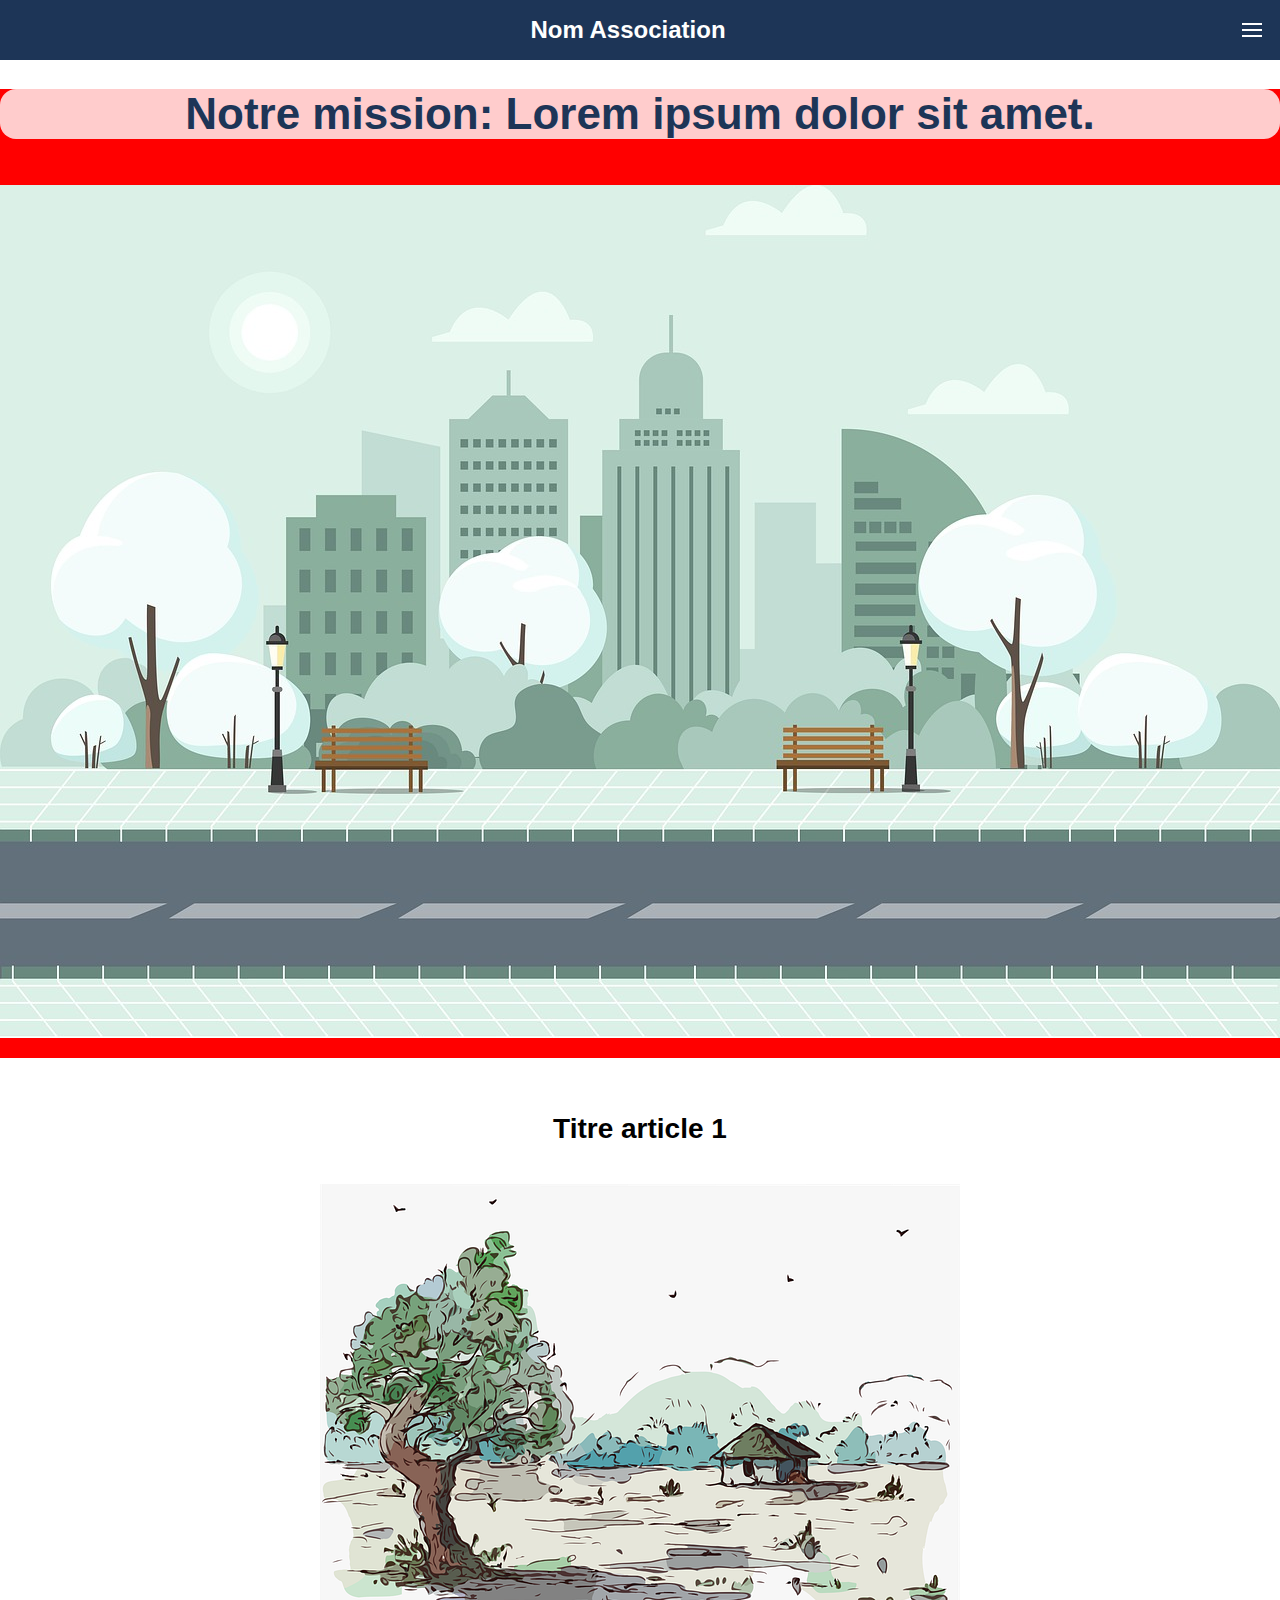
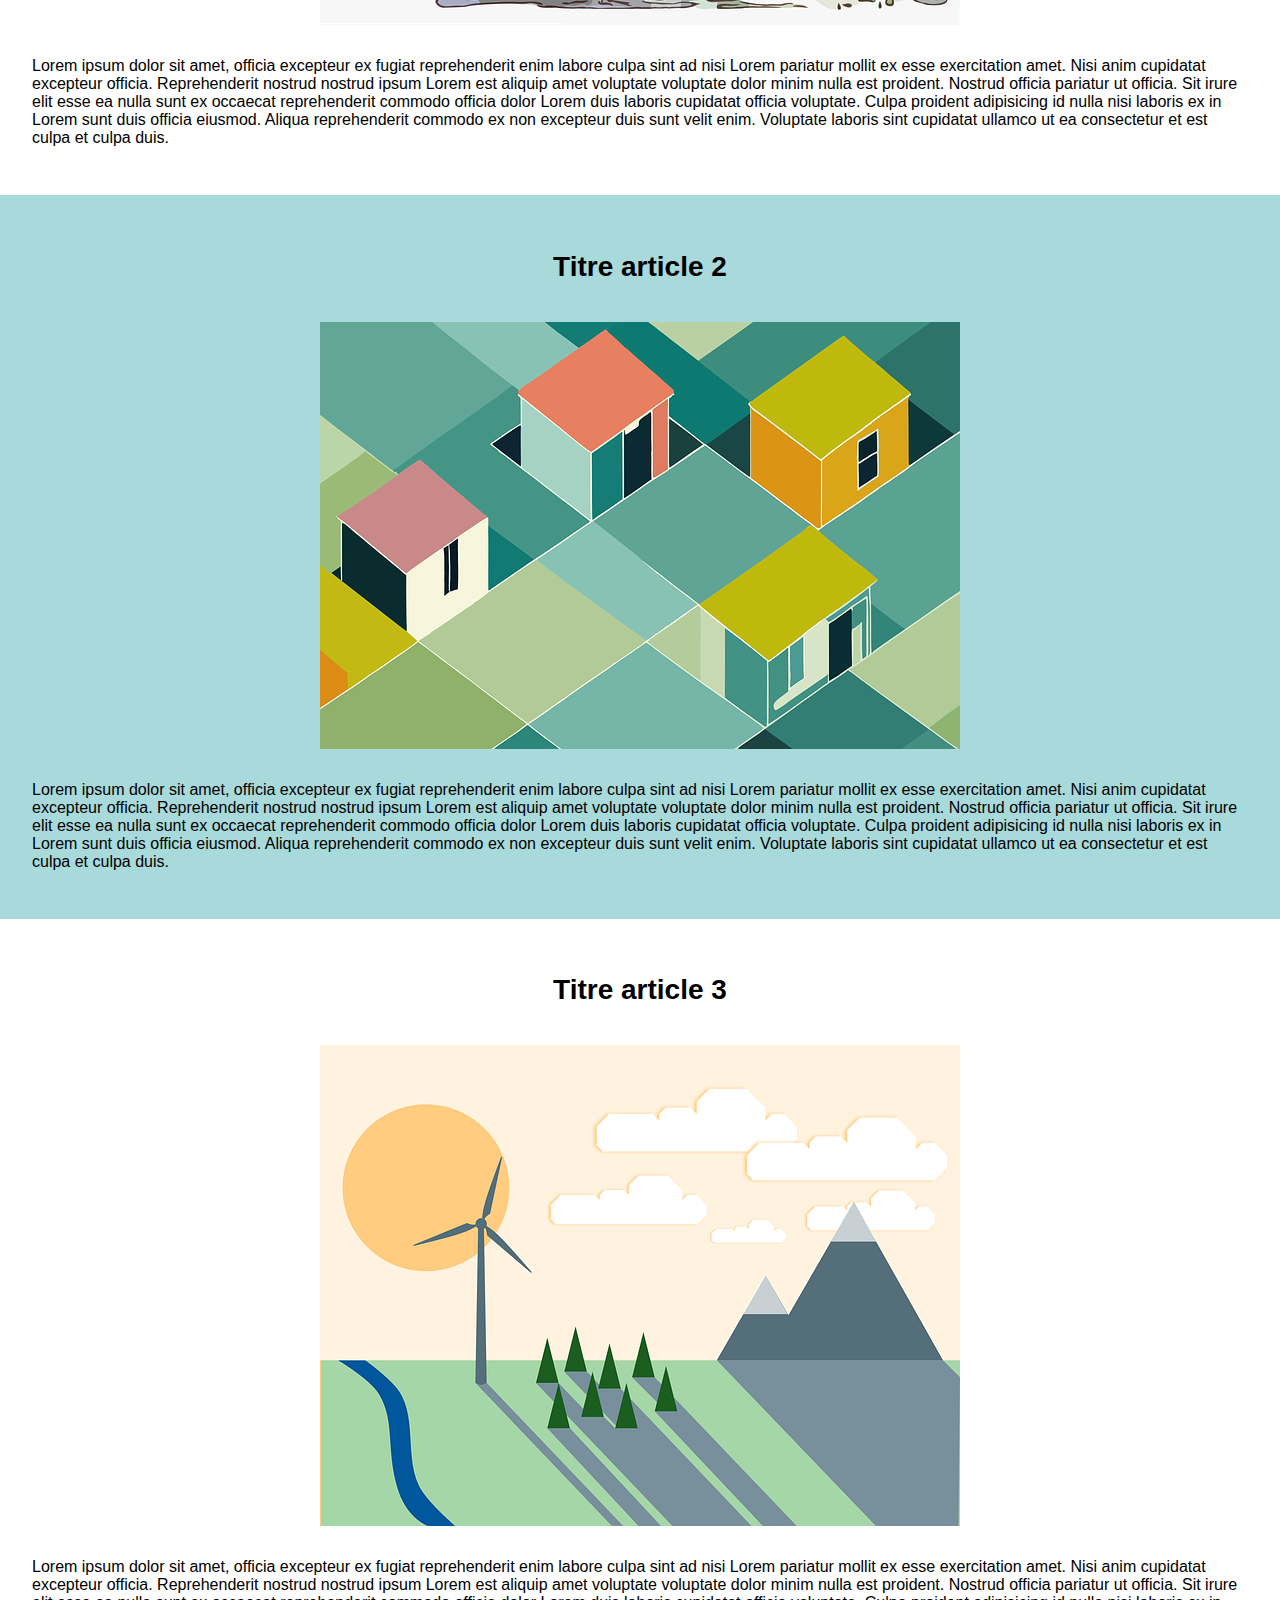
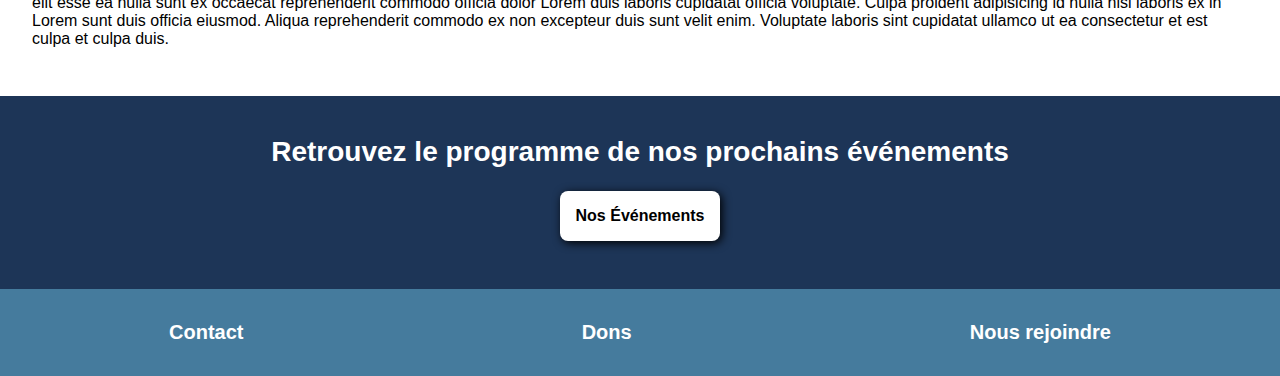
==== pages/index.html @ 1e940de7 "refactor(styles): regroup common elements in global file" ====
<!DOCTYPE html>
<html lang="fr">
  <head>
    <title>Nom association: Lorem ipsum dolor sit amet.</title>
    <meta charset="UTF-8" />
    <meta name="viewport" content="width=device-width, initial-scale=1" />
    <meta
      name="description"
      content="description mission association: Lorem ipsum dolor sit amet, qui minim labore adipisicing minim sint cillum sint consectetur cupidatat."
    />
    <link href="../styles/global.css" rel="stylesheet" />
    <link href="../styles/index.css" rel="stylesheet" />
  </head>
  <body>
    <header>
      <nav class="navbar">
        <a href="index.html" class="menu-logo">Nom Association</a>
        <img alt="menu" src="../public/icons8-menu.svg" />
      </nav>
      <ul class="menu-content">
        <li>
          <a href="a-propos.html" class="menu-link">À propos</a>
        </li>
        <li>
          <a href="articles.html" class="menu-link">Articles</a>
        </li>
        <li>
          <a href="nos-engages.html" class="menu-link">Nos engagés</a>
        </li>
        <li>
          <a href="evenements.html" class="menu-link">Évenements</a>
        </li>
        <li>
          <a href="contact.html" class="menu-link">Contact</a>
        </li>
      </ul>
    </header>
    <main>
      <div class="hero">
        <h1 class="hero-title">Notre mission: Lorem ipsum dolor sit amet.</h1>
        <img
          src="../public/city-gbceb59cae_1280.jpg"
          alt="city illustration"
          class="article-image"
        />
      </div>
      <article class="article">
        <h2>Titre article 1</h2>
        <img
          src="../public/hut-g95c8c413b_640.png"
          alt="nature painting"
          class="article-image"
        />
        <p>
          Lorem ipsum dolor sit amet, officia excepteur ex fugiat reprehenderit
          enim labore culpa sint ad nisi Lorem pariatur mollit ex esse
          exercitation amet. Nisi anim cupidatat excepteur officia.
          Reprehenderit nostrud nostrud ipsum Lorem est aliquip amet voluptate
          voluptate dolor minim nulla est proident. Nostrud officia pariatur ut
          officia. Sit irure elit esse ea nulla sunt ex occaecat reprehenderit
          commodo officia dolor Lorem duis laboris cupidatat officia voluptate.
          Culpa proident adipisicing id nulla nisi laboris ex in Lorem sunt duis
          officia eiusmod. Aliqua reprehenderit commodo ex non excepteur duis
          sunt velit enim. Voluptate laboris sint cupidatat ullamco ut ea
          consectetur et est culpa et culpa duis.
        </p>
      </article>
      <article class="article article-odd">
        <h2>Titre article 2</h2>
        <img
          src="../public/house-g46f1d85dd_640.png"
          alt="houses grid illustration"
          class="article-image"
        />
        <p>
          Lorem ipsum dolor sit amet, officia excepteur ex fugiat reprehenderit
          enim labore culpa sint ad nisi Lorem pariatur mollit ex esse
          exercitation amet. Nisi anim cupidatat excepteur officia.
          Reprehenderit nostrud nostrud ipsum Lorem est aliquip amet voluptate
          voluptate dolor minim nulla est proident. Nostrud officia pariatur ut
          officia. Sit irure elit esse ea nulla sunt ex occaecat reprehenderit
          commodo officia dolor Lorem duis laboris cupidatat officia voluptate.
          Culpa proident adipisicing id nulla nisi laboris ex in Lorem sunt duis
          officia eiusmod. Aliqua reprehenderit commodo ex non excepteur duis
          sunt velit enim. Voluptate laboris sint cupidatat ullamco ut ea
          consectetur et est culpa et culpa duis.
        </p>
      </article>
      <article class="article">
        <h2>Titre article 3</h2>
        <img
          src="../public/wind-gf8442b9fc_640.png"
          alt="wind turbine illustration"
          class="article-image"
        />
        <p>
          Lorem ipsum dolor sit amet, officia excepteur ex fugiat reprehenderit
          enim labore culpa sint ad nisi Lorem pariatur mollit ex esse
          exercitation amet. Nisi anim cupidatat excepteur officia.
          Reprehenderit nostrud nostrud ipsum Lorem est aliquip amet voluptate
          voluptate dolor minim nulla est proident. Nostrud officia pariatur ut
          officia. Sit irure elit esse ea nulla sunt ex occaecat reprehenderit
          commodo officia dolor Lorem duis laboris cupidatat officia voluptate.
          Culpa proident adipisicing id nulla nisi laboris ex in Lorem sunt duis
          officia eiusmod. Aliqua reprehenderit commodo ex non excepteur duis
          sunt velit enim. Voluptate laboris sint cupidatat ullamco ut ea
          consectetur et est culpa et culpa duis.
        </p>
      </article>
      <aside class="aside-banner">
        <h2>Retrouvez le programme de nos prochains événements</h2>
        <a href="evenements.html" class="events-link">Nos Événements</a>
      </aside>
    </main>
    <footer>
      <ul class="footer-list">
        <li><a href="contact.html" class="menu-link">Contact</a></li>
        <li><a href="dons.html" class="menu-link">Dons</a></li>
        <li>
          <a href="nous-rejoindre.html" class="menu-link">Nous rejoindre</a>
        </li>
      </ul>
    </footer>
  </body>
</html>
---- styles/global.css ----
html,
body {
  margin: 0;
  font-family: "Gill Sans", "Gill Sans MT", Calibri, "Trebuchet MS", sans-serif;
}

h1 {
  font-size: 44px;
}

h2 {
  font-size: 28px;
}

h3 {
  font-size: 20px;
}

/* NAVBAR */

.navbar {
  background-color: #1d3557;
  display: flex;
  justify-content: space-between;
  align-items: center;
  padding: 1rem;
  cursor: pointer;
}

.menu-logo {
  margin: auto;
  text-decoration: none;
  color: white;
  font-weight: bold;
  font-size: 24px;
}

.menu-content {
  list-style: none;
  display: flex;
  flex-direction: column;
  justify-content: center;
  align-items: center;
  padding-left: 0;
  padding-top: 3rem;
  padding-bottom: 3rem;
  margin: 0;
  gap: 2rem;
  background-color: #457b9d;
  display: none;
}

.menu-link {
  text-decoration: none;
  color: white;
  font-size: 20px;
  font-weight: bold;
}

/* FOOTER */

.footer-list {
  background-color: #457b9d;
  margin: 0;
  padding-left: 0;
  padding-top: 2rem;
  padding-bottom: 2rem;
  list-style: none;
  display: flex;
  justify-content: space-around;
}
---- styles/index.css ----
.hero-title {
  text-align: center;
  background-color: rgba(255, 255, 255, 0.8);
  color: #1d3557;
  height: fit-content;
  border-radius: 16px;
}

@media screen and (min-width: 481px) {
  .hero {
    background-color: red;
  }
}

@media screen and (min-width: 769px) {
}

@media screen and (min-width: 1201px) {
}

.articles-container {
  margin: 2rem;
}

.article {
  padding: 2rem;
  display: flex;
  flex-direction: column;
  align-items: center;
}

.article-odd {
  background-color: #a8dadc;
}

.article-image {
  max-width: 100%;
  margin-top: 1rem;
  margin-bottom: 1rem;
}

.aside-banner {
  background-color: #1d3557;
  display: flex;
  flex-direction: column;
  align-items: center;
  text-align: center;
  padding-top: 1rem;
  padding-bottom: 3rem;
  color: white;
}

.events-link {
  background-color: white;
  padding: 1rem;
  border-radius: 8px;
  color: black;
  text-decoration: none;
  font-weight: bold;
  box-shadow: 2px 2px 10px black;
}
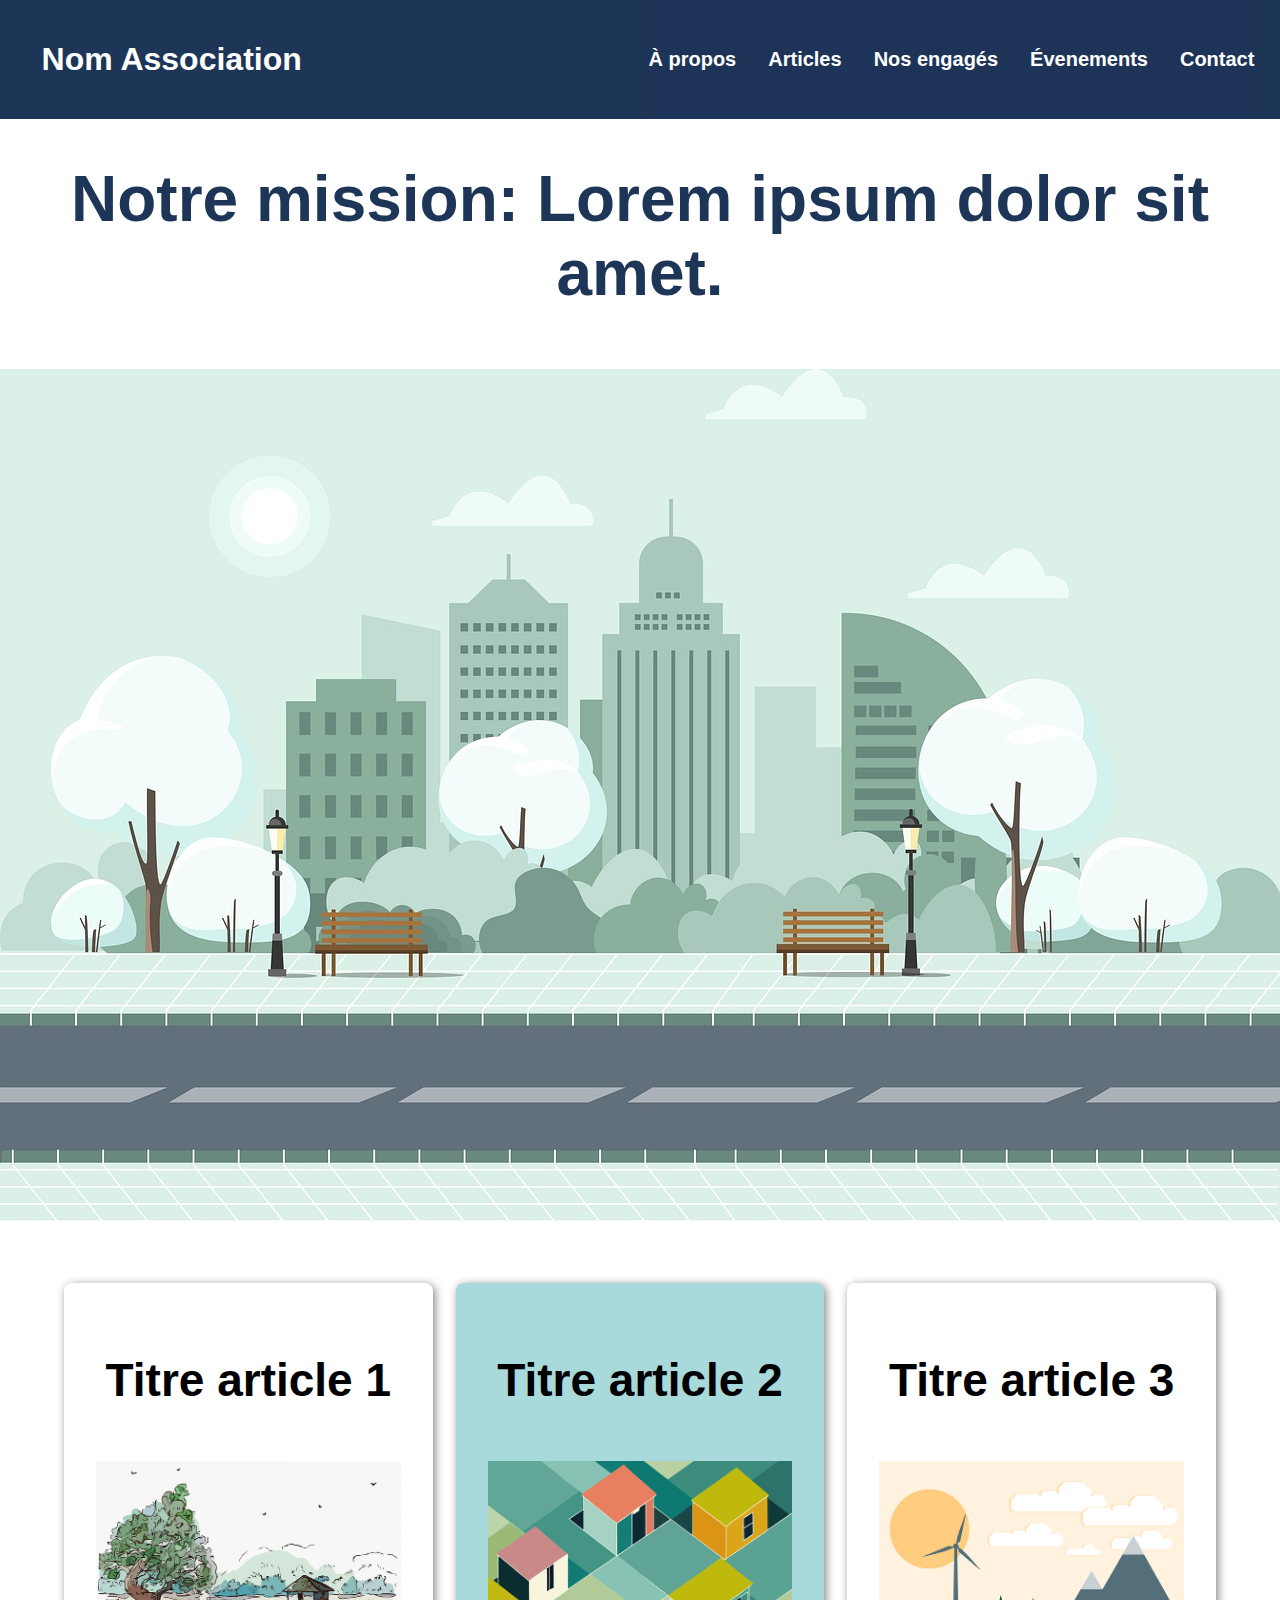
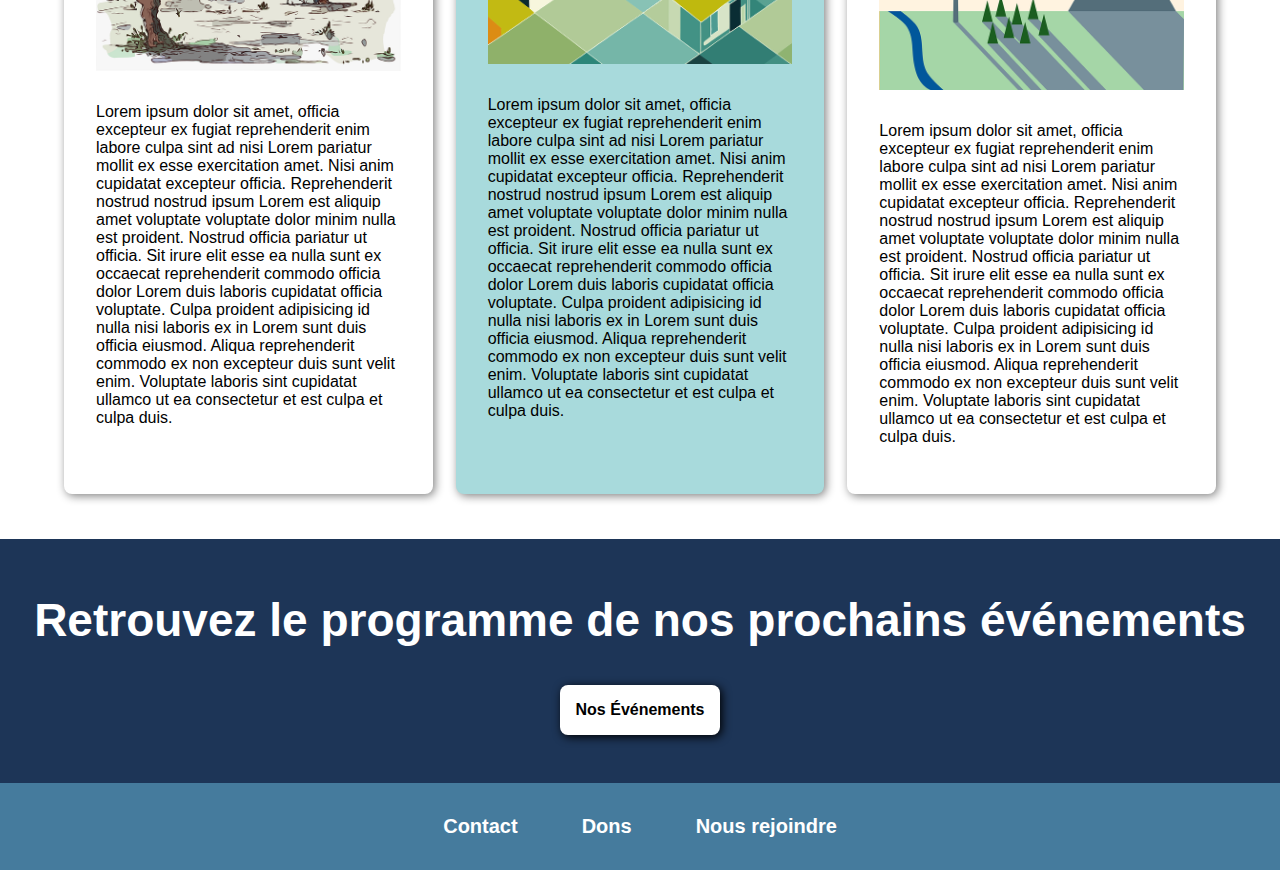
==== commit cb443a5d: "feat(index): add higher resolutions responsiveness" ====
--- a/pages/index.html
+++ b/pages/index.html
@@ -13,27 +13,33 @@
   </head>
   <body>
     <header>
-      <nav class="navbar">
-        <a href="index.html" class="menu-logo">Nom Association</a>
-        <img alt="menu" src="../public/icons8-menu.svg" />
-      </nav>
-      <ul class="menu-content">
-        <li>
-          <a href="a-propos.html" class="menu-link">À propos</a>
-        </li>
-        <li>
-          <a href="articles.html" class="menu-link">Articles</a>
-        </li>
-        <li>
-          <a href="nos-engages.html" class="menu-link">Nos engagés</a>
-        </li>
-        <li>
-          <a href="evenements.html" class="menu-link">Évenements</a>
-        </li>
-        <li>
-          <a href="contact.html" class="menu-link">Contact</a>
-        </li>
-      </ul>
+      <div class="menu-container">
+        <nav class="navbar">
+          <a href="index.html" class="menu-logo">Nom Association</a>
+          <img
+            alt="menu"
+            src="../public/icons8-menu.svg"
+            class="menu-hamburger"
+          />
+        </nav>
+        <ul class="menu-content">
+          <li>
+            <a href="a-propos.html" class="menu-link">À propos</a>
+          </li>
+          <li>
+            <a href="articles.html" class="menu-link">Articles</a>
+          </li>
+          <li>
+            <a href="nos-engages.html" class="menu-link">Nos engagés</a>
+          </li>
+          <li>
+            <a href="evenements.html" class="menu-link">Évenements</a>
+          </li>
+          <li>
+            <a href="contact.html" class="menu-link">Contact</a>
+          </li>
+        </ul>
+      </div>
     </header>
     <main>
       <div class="hero">
@@ -44,69 +50,71 @@
           class="article-image"
         />
       </div>
-      <article class="article">
-        <h2>Titre article 1</h2>
-        <img
-          src="../public/hut-g95c8c413b_640.png"
-          alt="nature painting"
-          class="article-image"
-        />
-        <p>
-          Lorem ipsum dolor sit amet, officia excepteur ex fugiat reprehenderit
-          enim labore culpa sint ad nisi Lorem pariatur mollit ex esse
-          exercitation amet. Nisi anim cupidatat excepteur officia.
-          Reprehenderit nostrud nostrud ipsum Lorem est aliquip amet voluptate
-          voluptate dolor minim nulla est proident. Nostrud officia pariatur ut
-          officia. Sit irure elit esse ea nulla sunt ex occaecat reprehenderit
-          commodo officia dolor Lorem duis laboris cupidatat officia voluptate.
-          Culpa proident adipisicing id nulla nisi laboris ex in Lorem sunt duis
-          officia eiusmod. Aliqua reprehenderit commodo ex non excepteur duis
-          sunt velit enim. Voluptate laboris sint cupidatat ullamco ut ea
-          consectetur et est culpa et culpa duis.
-        </p>
-      </article>
-      <article class="article article-odd">
-        <h2>Titre article 2</h2>
-        <img
-          src="../public/house-g46f1d85dd_640.png"
-          alt="houses grid illustration"
-          class="article-image"
-        />
-        <p>
-          Lorem ipsum dolor sit amet, officia excepteur ex fugiat reprehenderit
-          enim labore culpa sint ad nisi Lorem pariatur mollit ex esse
-          exercitation amet. Nisi anim cupidatat excepteur officia.
-          Reprehenderit nostrud nostrud ipsum Lorem est aliquip amet voluptate
-          voluptate dolor minim nulla est proident. Nostrud officia pariatur ut
-          officia. Sit irure elit esse ea nulla sunt ex occaecat reprehenderit
-          commodo officia dolor Lorem duis laboris cupidatat officia voluptate.
-          Culpa proident adipisicing id nulla nisi laboris ex in Lorem sunt duis
-          officia eiusmod. Aliqua reprehenderit commodo ex non excepteur duis
-          sunt velit enim. Voluptate laboris sint cupidatat ullamco ut ea
-          consectetur et est culpa et culpa duis.
-        </p>
-      </article>
-      <article class="article">
-        <h2>Titre article 3</h2>
-        <img
-          src="../public/wind-gf8442b9fc_640.png"
-          alt="wind turbine illustration"
-          class="article-image"
-        />
-        <p>
-          Lorem ipsum dolor sit amet, officia excepteur ex fugiat reprehenderit
-          enim labore culpa sint ad nisi Lorem pariatur mollit ex esse
-          exercitation amet. Nisi anim cupidatat excepteur officia.
-          Reprehenderit nostrud nostrud ipsum Lorem est aliquip amet voluptate
-          voluptate dolor minim nulla est proident. Nostrud officia pariatur ut
-          officia. Sit irure elit esse ea nulla sunt ex occaecat reprehenderit
-          commodo officia dolor Lorem duis laboris cupidatat officia voluptate.
-          Culpa proident adipisicing id nulla nisi laboris ex in Lorem sunt duis
-          officia eiusmod. Aliqua reprehenderit commodo ex non excepteur duis
-          sunt velit enim. Voluptate laboris sint cupidatat ullamco ut ea
-          consectetur et est culpa et culpa duis.
-        </p>
-      </article>
+      <div class="article-container">
+        <article class="article">
+          <h2>Titre article 1</h2>
+          <img
+            src="../public/hut-g95c8c413b_640.png"
+            alt="nature painting"
+            class="article-image"
+          />
+          <p>
+            Lorem ipsum dolor sit amet, officia excepteur ex fugiat
+            reprehenderit enim labore culpa sint ad nisi Lorem pariatur mollit
+            ex esse exercitation amet. Nisi anim cupidatat excepteur officia.
+            Reprehenderit nostrud nostrud ipsum Lorem est aliquip amet voluptate
+            voluptate dolor minim nulla est proident. Nostrud officia pariatur
+            ut officia. Sit irure elit esse ea nulla sunt ex occaecat
+            reprehenderit commodo officia dolor Lorem duis laboris cupidatat
+            officia voluptate. Culpa proident adipisicing id nulla nisi laboris
+            ex in Lorem sunt duis officia eiusmod. Aliqua reprehenderit commodo
+            ex non excepteur duis sunt velit enim. Voluptate laboris sint
+            cupidatat ullamco ut ea consectetur et est culpa et culpa duis.
+          </p>
+        </article>
+        <article class="article article-odd">
+          <h2>Titre article 2</h2>
+          <img
+            src="../public/house-g46f1d85dd_640.png"
+            alt="houses grid illustration"
+            class="article-image"
+          />
+          <p>
+            Lorem ipsum dolor sit amet, officia excepteur ex fugiat
+            reprehenderit enim labore culpa sint ad nisi Lorem pariatur mollit
+            ex esse exercitation amet. Nisi anim cupidatat excepteur officia.
+            Reprehenderit nostrud nostrud ipsum Lorem est aliquip amet voluptate
+            voluptate dolor minim nulla est proident. Nostrud officia pariatur
+            ut officia. Sit irure elit esse ea nulla sunt ex occaecat
+            reprehenderit commodo officia dolor Lorem duis laboris cupidatat
+            officia voluptate. Culpa proident adipisicing id nulla nisi laboris
+            ex in Lorem sunt duis officia eiusmod. Aliqua reprehenderit commodo
+            ex non excepteur duis sunt velit enim. Voluptate laboris sint
+            cupidatat ullamco ut ea consectetur et est culpa et culpa duis.
+          </p>
+        </article>
+        <article class="article">
+          <h2>Titre article 3</h2>
+          <img
+            src="../public/wind-gf8442b9fc_640.png"
+            alt="wind turbine illustration"
+            class="article-image"
+          />
+          <p>
+            Lorem ipsum dolor sit amet, officia excepteur ex fugiat
+            reprehenderit enim labore culpa sint ad nisi Lorem pariatur mollit
+            ex esse exercitation amet. Nisi anim cupidatat excepteur officia.
+            Reprehenderit nostrud nostrud ipsum Lorem est aliquip amet voluptate
+            voluptate dolor minim nulla est proident. Nostrud officia pariatur
+            ut officia. Sit irure elit esse ea nulla sunt ex occaecat
+            reprehenderit commodo officia dolor Lorem duis laboris cupidatat
+            officia voluptate. Culpa proident adipisicing id nulla nisi laboris
+            ex in Lorem sunt duis officia eiusmod. Aliqua reprehenderit commodo
+            ex non excepteur duis sunt velit enim. Voluptate laboris sint
+            cupidatat ullamco ut ea consectetur et est culpa et culpa duis.
+          </p>
+        </article>
+      </div>
       <aside class="aside-banner">
         <h2>Retrouvez le programme de nos prochains événements</h2>
         <a href="evenements.html" class="events-link">Nos Événements</a>
--- a/styles/global.css
+++ b/styles/global.css
@@ -2,6 +2,10 @@
 body {
   margin: 0;
   font-family: "Gill Sans", "Gill Sans MT", Calibri, "Trebuchet MS", sans-serif;
+}
+
+main {
+  background-color: white;
 }
 
 h1 {
@@ -37,7 +41,6 @@
 
 .menu-content {
   list-style: none;
-  display: flex;
   flex-direction: column;
   justify-content: center;
   align-items: center;
@@ -67,5 +70,85 @@
   padding-bottom: 2rem;
   list-style: none;
   display: flex;
-  justify-content: space-around;
+  gap: 5%;
+  justify-content: center;
 }
+
+@media screen and (min-width: 481px) {
+  h1 {
+    font-size: 50px;
+  }
+
+  h2 {
+    font-size: 34px;
+  }
+
+  h3 {
+    font-size: 26px;
+  }
+
+  .menu-logo {
+    font-size: 28px;
+  }
+}
+
+@media screen and (min-width: 769px) {
+  h1 {
+    font-size: 56px;
+  }
+
+  h2 {
+    font-size: 40px;
+  }
+
+  h3 {
+    font-size: 32px;
+  }
+
+  .menu-logo {
+    font-size: 32px;
+  }
+}
+
+@media screen and (min-width: 1025px) {
+  h1 {
+    font-size: 64px;
+  }
+
+  h2 {
+    font-size: 46px;
+  }
+
+  h3 {
+    font-size: 36px;
+  }
+
+  .menu-container {
+    display: flex;
+    align-items: center;
+    justify-content: space-between;
+    background-color: #1d3557;
+    padding-left: 2%;
+    padding-right: 2%;
+  }
+  .menu-hamburger {
+    display: none;
+  }
+  .menu-content {
+    display: flex;
+    flex-direction: row;
+    background-color: #1d3357;
+  }
+}
+
+@media screen and (min-width: 1201px) {
+  header {
+    background-color: #1d3557;
+  }
+
+  main,
+  .menu-container {
+    margin: auto;
+    max-width: 1400px;
+  }
+}
--- a/styles/index.css
+++ b/styles/index.css
@@ -1,3 +1,9 @@
+.hero {
+  display: flex;
+  flex-direction: column;
+  justify-content: center;
+}
+
 .hero-title {
   text-align: center;
   background-color: rgba(255, 255, 255, 0.8);
@@ -6,27 +12,12 @@
   border-radius: 16px;
 }
 
-@media screen and (min-width: 481px) {
-  .hero {
-    background-color: red;
-  }
-}
-
-@media screen and (min-width: 769px) {
-}
-
-@media screen and (min-width: 1201px) {
-}
-
-.articles-container {
-  margin: 2rem;
-}
-
 .article {
   padding: 2rem;
   display: flex;
   flex-direction: column;
   align-items: center;
+  border-radius: 8px;
 }
 
 .article-odd {
@@ -59,3 +50,27 @@
   font-weight: bold;
   box-shadow: 2px 2px 10px black;
 }
+
+@media screen and (min-width: 769px) {
+  .article-container {
+    width: 90%;
+    margin: auto;
+    margin-top: 5vh;
+    margin-bottom: 5vh;
+    display: grid;
+    grid-template-columns: 1fr 1fr;
+    column-gap: 2%;
+    row-gap: 1%;
+    grid-template-rows: auto;
+  }
+
+  .article {
+    box-shadow: 2px 2px 10px grey;
+  }
+}
+
+@media screen and (min-width: 1025px) {
+  .article-container {
+    grid-template-columns: 1fr 1fr 1fr;
+  }
+}
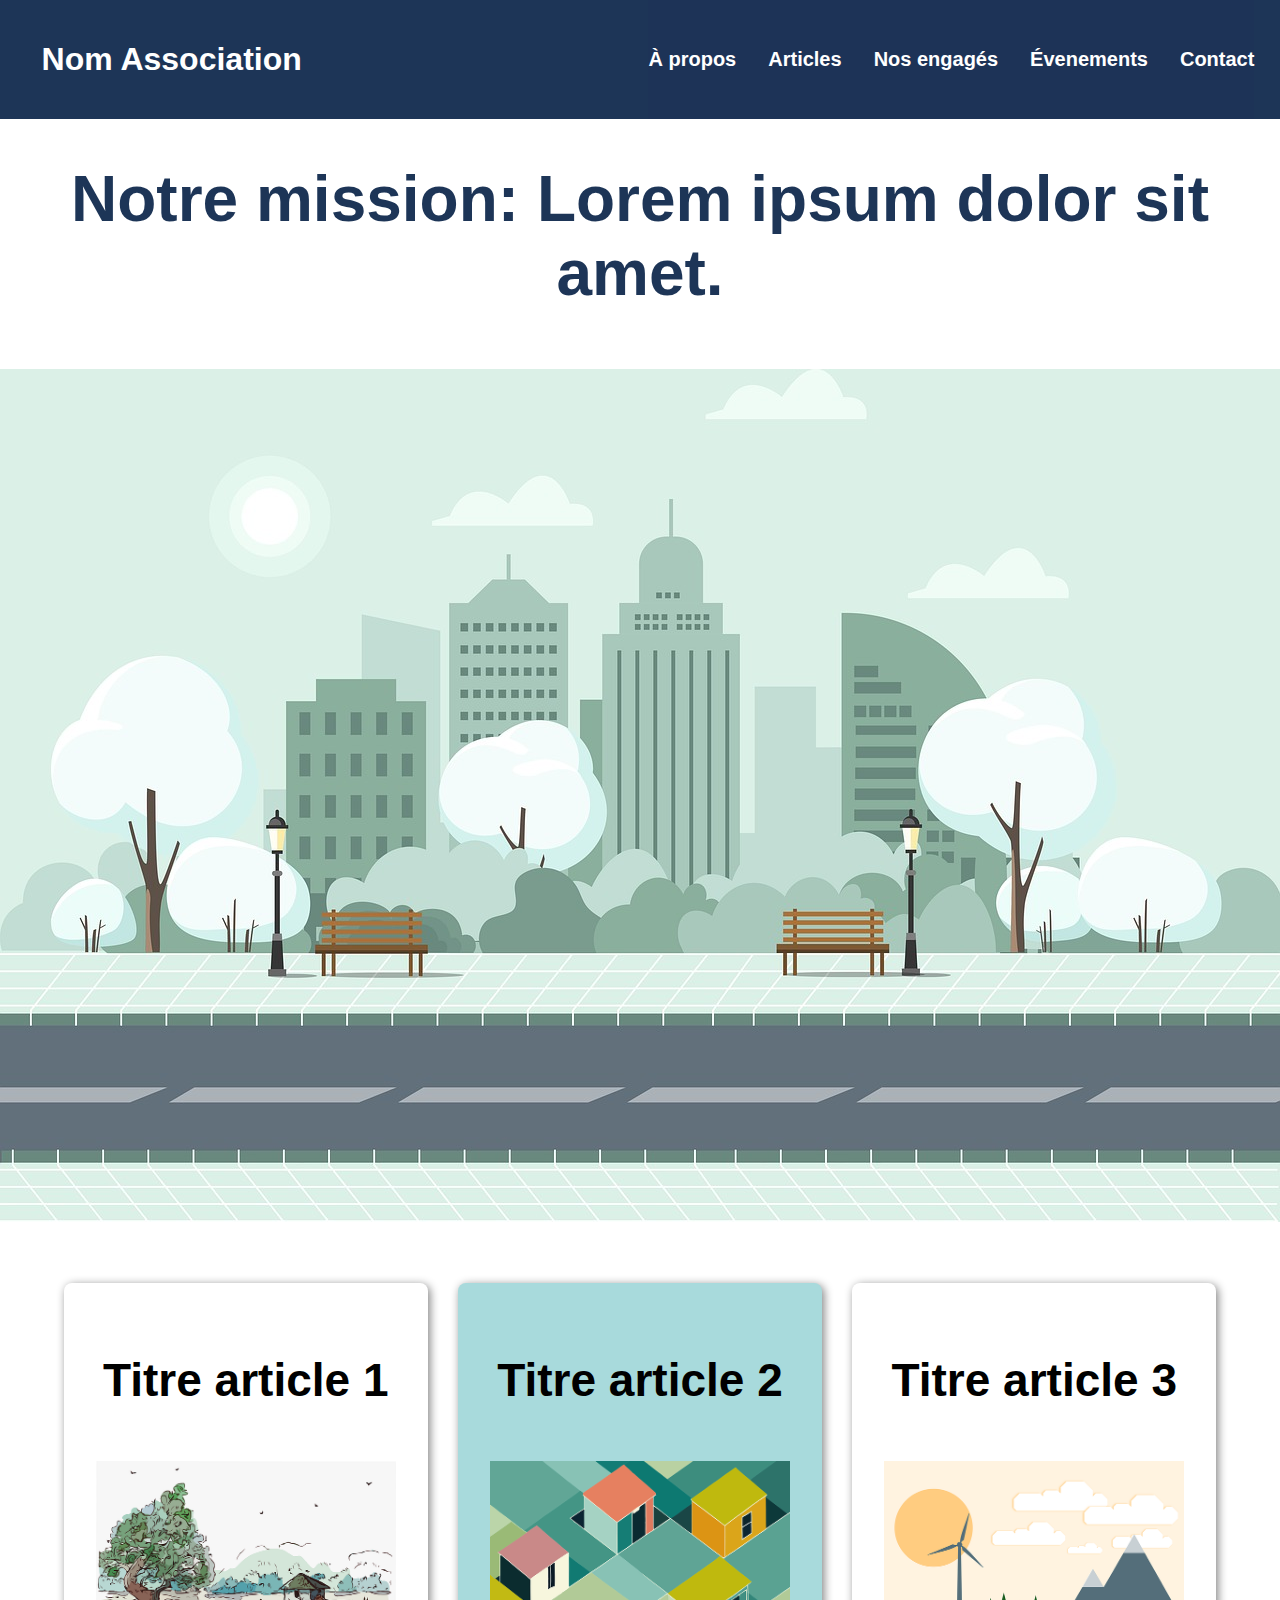
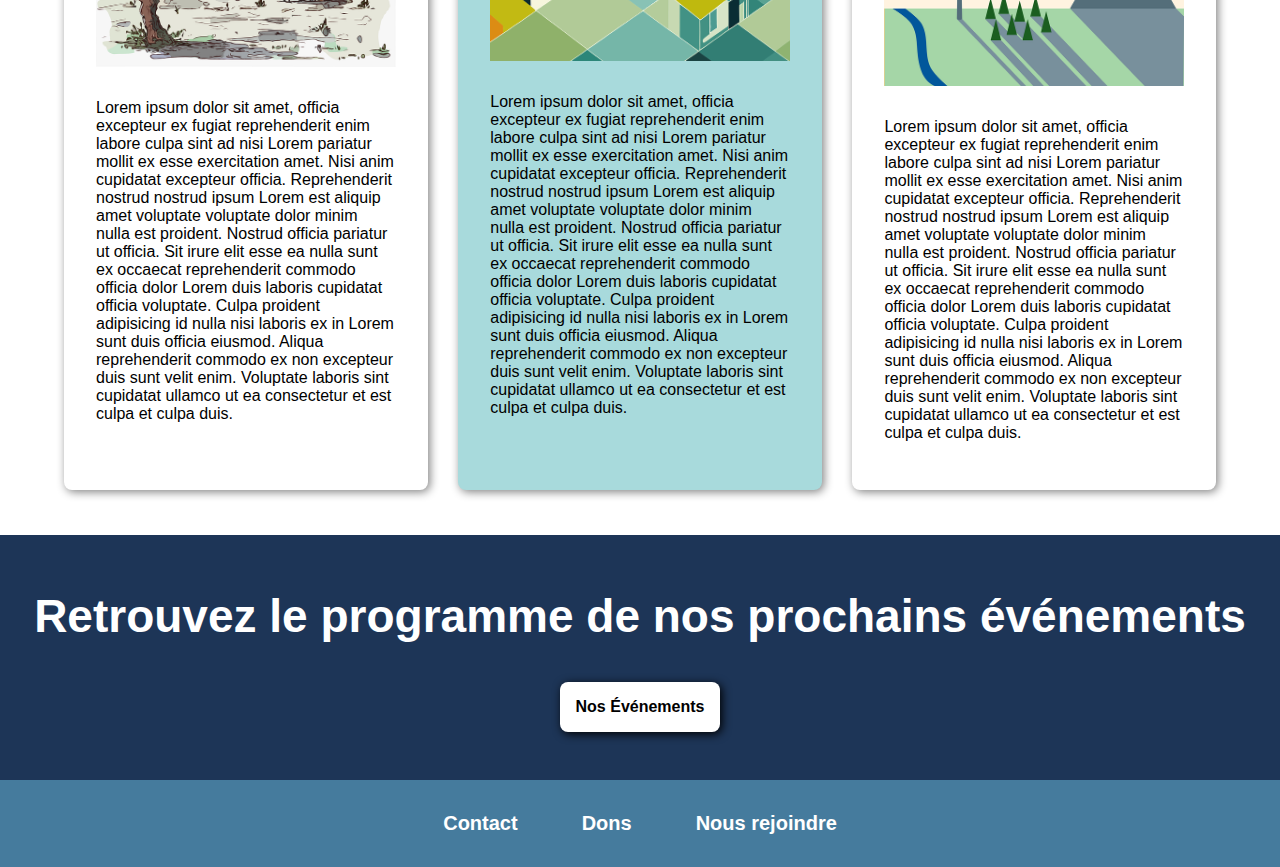
==== commit 1241b58f: "refactor(home): replace articles grid by flex" ====
--- a/pages/index.html
+++ b/pages/index.html
@@ -52,7 +52,7 @@
       </div>
       <div class="article-container">
         <article class="article">
-          <h2>Titre article 1</h2>
+          <h2 class="article-title">Titre article 1</h2>
           <img
             src="../public/hut-g95c8c413b_640.png"
             alt="nature painting"
@@ -73,7 +73,7 @@
           </p>
         </article>
         <article class="article article-odd">
-          <h2>Titre article 2</h2>
+          <h2 class="article-title">Titre article 2</h2>
           <img
             src="../public/house-g46f1d85dd_640.png"
             alt="houses grid illustration"
@@ -94,7 +94,7 @@
           </p>
         </article>
         <article class="article">
-          <h2>Titre article 3</h2>
+          <h2 class="article-title">Titre article 3</h2>
           <img
             src="../public/wind-gf8442b9fc_640.png"
             alt="wind turbine illustration"
--- a/styles/index.css
+++ b/styles/index.css
@@ -22,6 +22,10 @@
 
 .article-odd {
   background-color: #a8dadc;
+}
+
+.article-title {
+  text-align: center;
 }
 
 .article-image {
@@ -57,20 +61,24 @@
     margin: auto;
     margin-top: 5vh;
     margin-bottom: 5vh;
-    display: grid;
-    grid-template-columns: 1fr 1fr;
-    column-gap: 2%;
-    row-gap: 1%;
-    grid-template-rows: auto;
+    display: flex;
+    justify-content: space-between;
+    flex-wrap: wrap;
   }
 
   .article {
+    width: 40%;
     box-shadow: 2px 2px 10px grey;
   }
 }
-
 @media screen and (min-width: 1025px) {
-  .article-container {
-    grid-template-columns: 1fr 1fr 1fr;
+  .article {
+    width: 26%;
   }
 }
+
+@media screen and (min-width: 1400px) {
+  .article-container {
+    width: 1400px;
+  }
+}
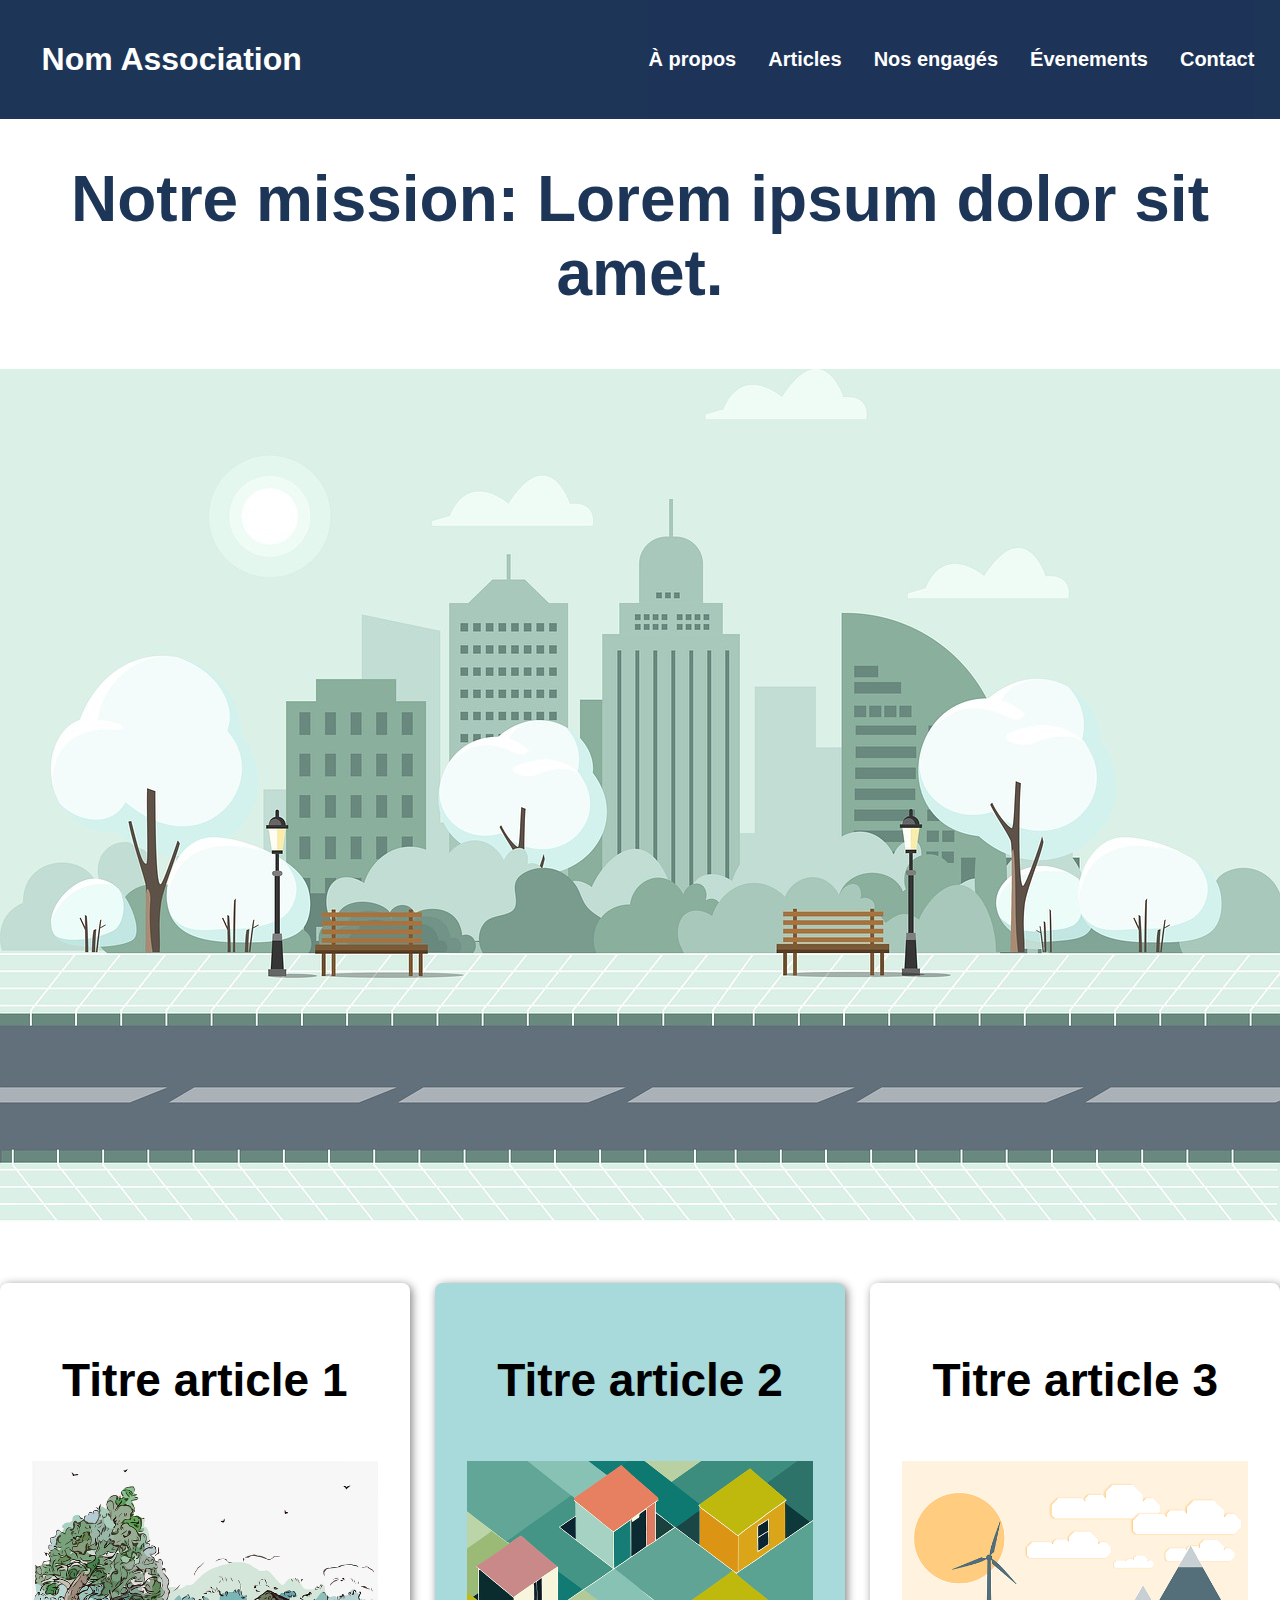
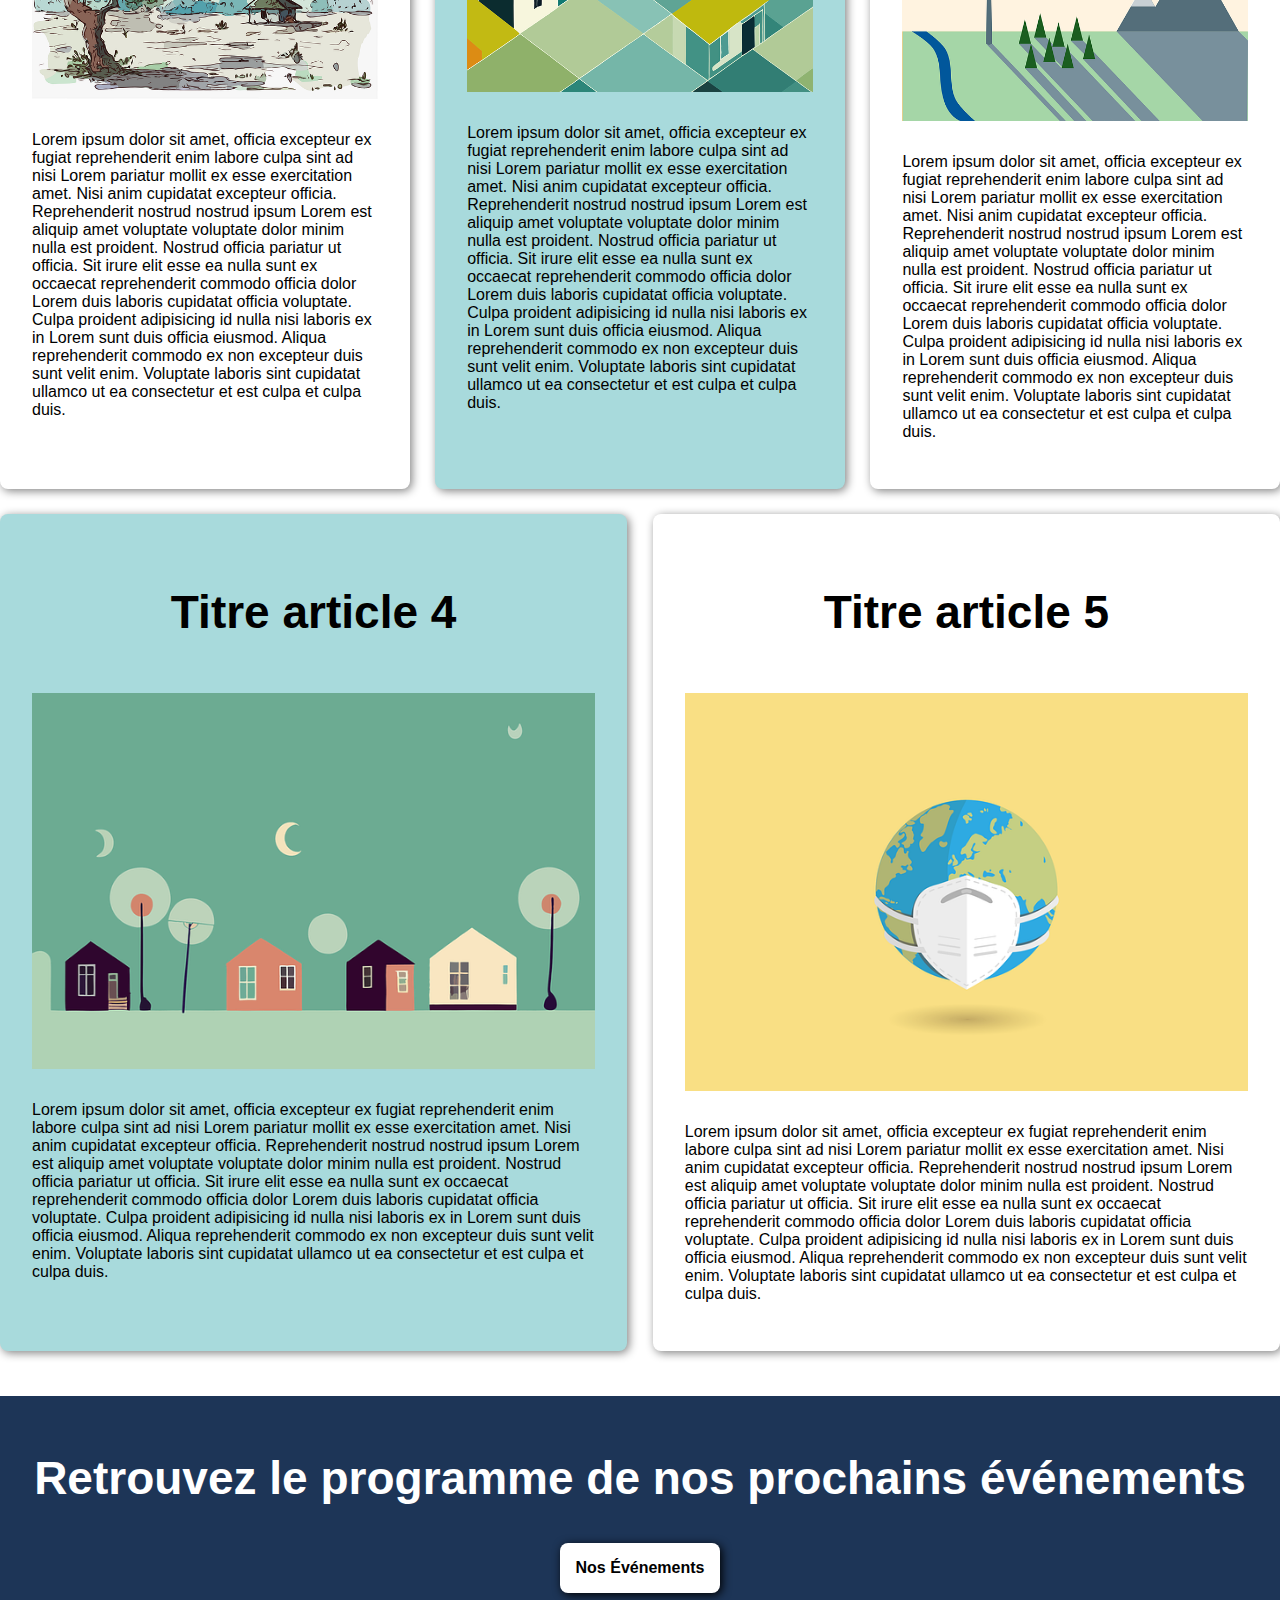
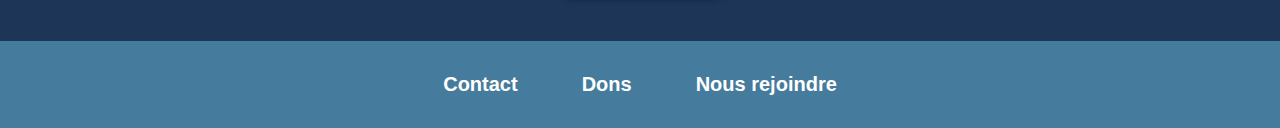
==== commit bf454f69: "feat(articles): add more articles and improve responsive" ====
--- a/pages/index.html
+++ b/pages/index.html
@@ -114,6 +114,48 @@
             cupidatat ullamco ut ea consectetur et est culpa et culpa duis.
           </p>
         </article>
+        <article class="article article-odd">
+          <h2 class="article-title">Titre article 4</h2>
+          <img
+            src="../public/house-ge0a631499_640.png"
+            alt="houses illustration"
+            class="article-image"
+          />
+          <p>
+            Lorem ipsum dolor sit amet, officia excepteur ex fugiat
+            reprehenderit enim labore culpa sint ad nisi Lorem pariatur mollit
+            ex esse exercitation amet. Nisi anim cupidatat excepteur officia.
+            Reprehenderit nostrud nostrud ipsum Lorem est aliquip amet voluptate
+            voluptate dolor minim nulla est proident. Nostrud officia pariatur
+            ut officia. Sit irure elit esse ea nulla sunt ex occaecat
+            reprehenderit commodo officia dolor Lorem duis laboris cupidatat
+            officia voluptate. Culpa proident adipisicing id nulla nisi laboris
+            ex in Lorem sunt duis officia eiusmod. Aliqua reprehenderit commodo
+            ex non excepteur duis sunt velit enim. Voluptate laboris sint
+            cupidatat ullamco ut ea consectetur et est culpa et culpa duis.
+          </p>
+        </article>
+        <article class="article">
+          <h2 class="article-title">Titre article 5</h2>
+          <img
+            src="../public/virus-g2558741d8_640.png"
+            alt="earth virus mask illustration"
+            class="article-image"
+          />
+          <p>
+            Lorem ipsum dolor sit amet, officia excepteur ex fugiat
+            reprehenderit enim labore culpa sint ad nisi Lorem pariatur mollit
+            ex esse exercitation amet. Nisi anim cupidatat excepteur officia.
+            Reprehenderit nostrud nostrud ipsum Lorem est aliquip amet voluptate
+            voluptate dolor minim nulla est proident. Nostrud officia pariatur
+            ut officia. Sit irure elit esse ea nulla sunt ex occaecat
+            reprehenderit commodo officia dolor Lorem duis laboris cupidatat
+            officia voluptate. Culpa proident adipisicing id nulla nisi laboris
+            ex in Lorem sunt duis officia eiusmod. Aliqua reprehenderit commodo
+            ex non excepteur duis sunt velit enim. Voluptate laboris sint
+            cupidatat ullamco ut ea consectetur et est culpa et culpa duis.
+          </p>
+        </article>
       </div>
       <aside class="aside-banner">
         <h2>Retrouvez le programme de nos prochains événements</h2>
--- a/styles/index.css
+++ b/styles/index.css
@@ -57,23 +57,23 @@
 
 @media screen and (min-width: 769px) {
   .article-container {
-    width: 90%;
-    margin: auto;
+    width: 100%;
     margin-top: 5vh;
     margin-bottom: 5vh;
     display: flex;
-    justify-content: space-between;
+    gap: 2vw;
     flex-wrap: wrap;
   }
 
   .article {
-    width: 40%;
+    flex: 1 1 40%;
     box-shadow: 2px 2px 10px grey;
   }
 }
+
 @media screen and (min-width: 1025px) {
   .article {
-    width: 26%;
+    flex: 1 1 25%;
   }
 }
 
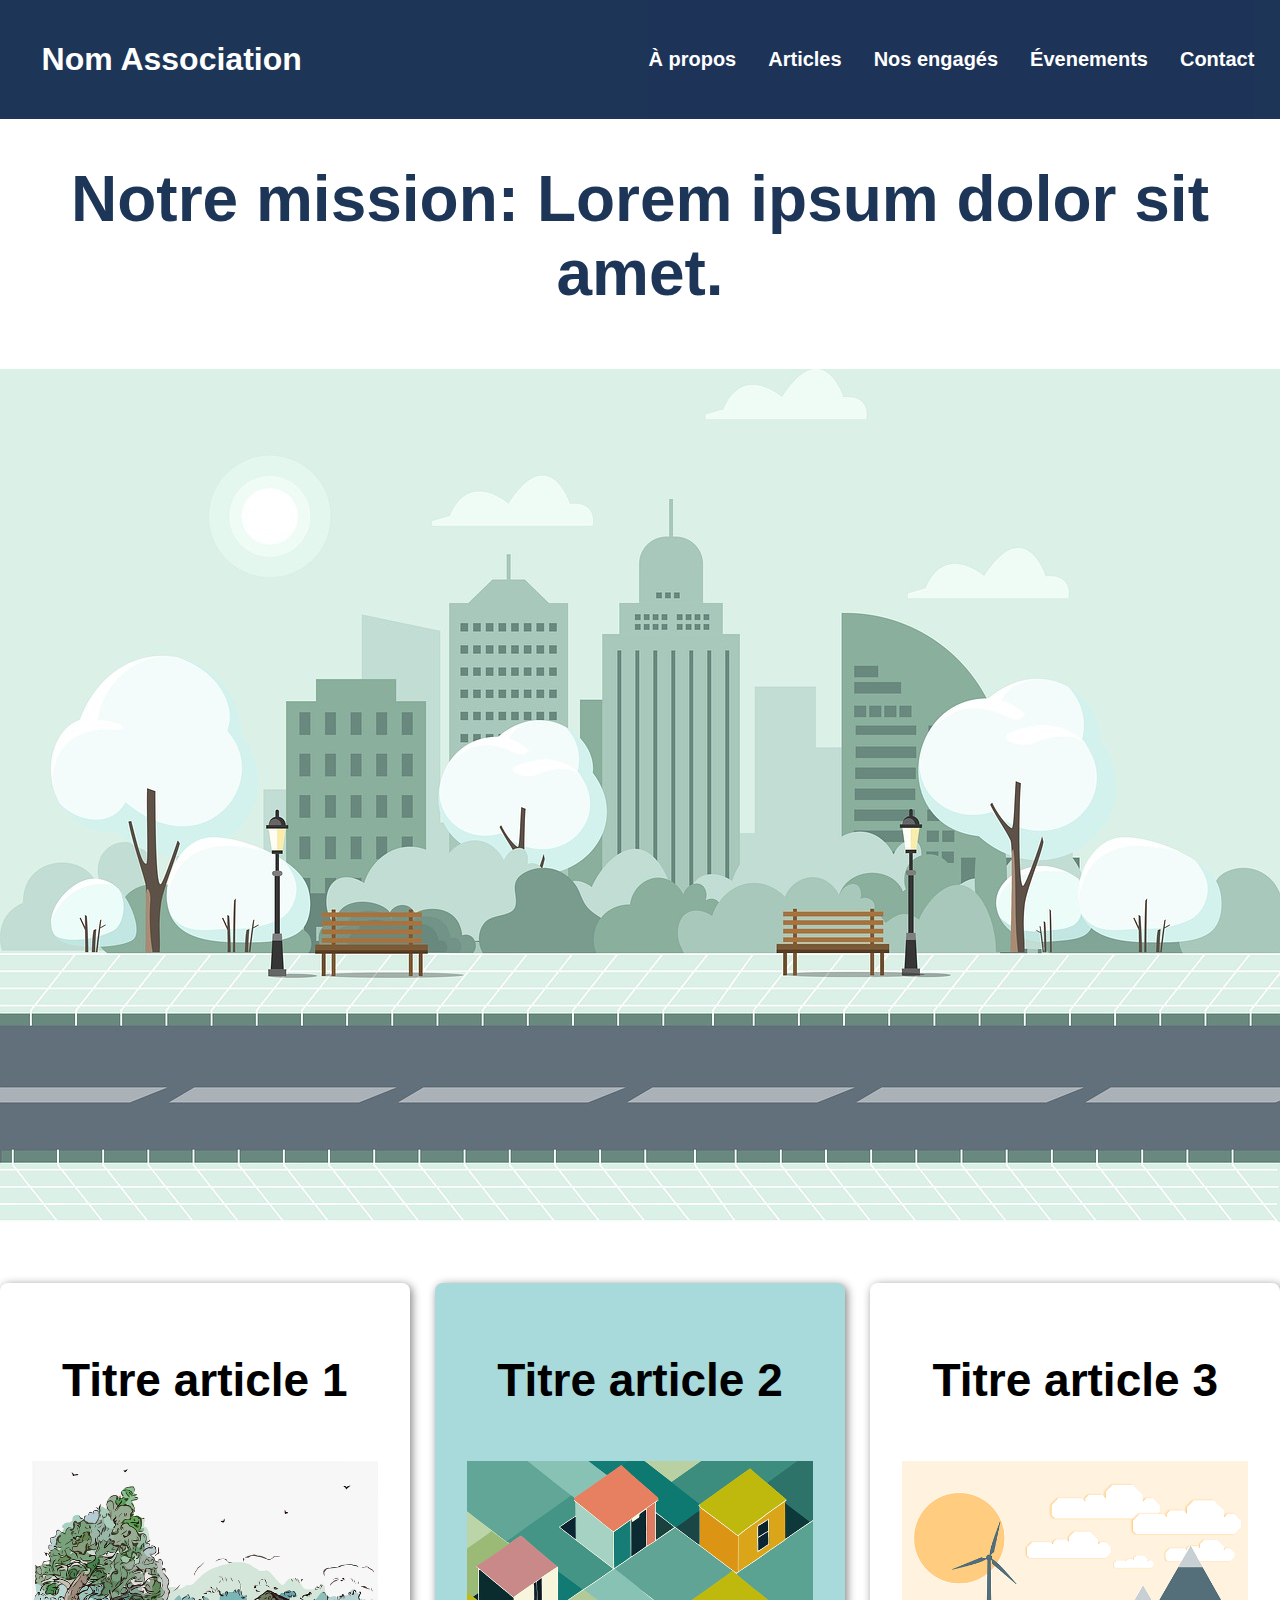
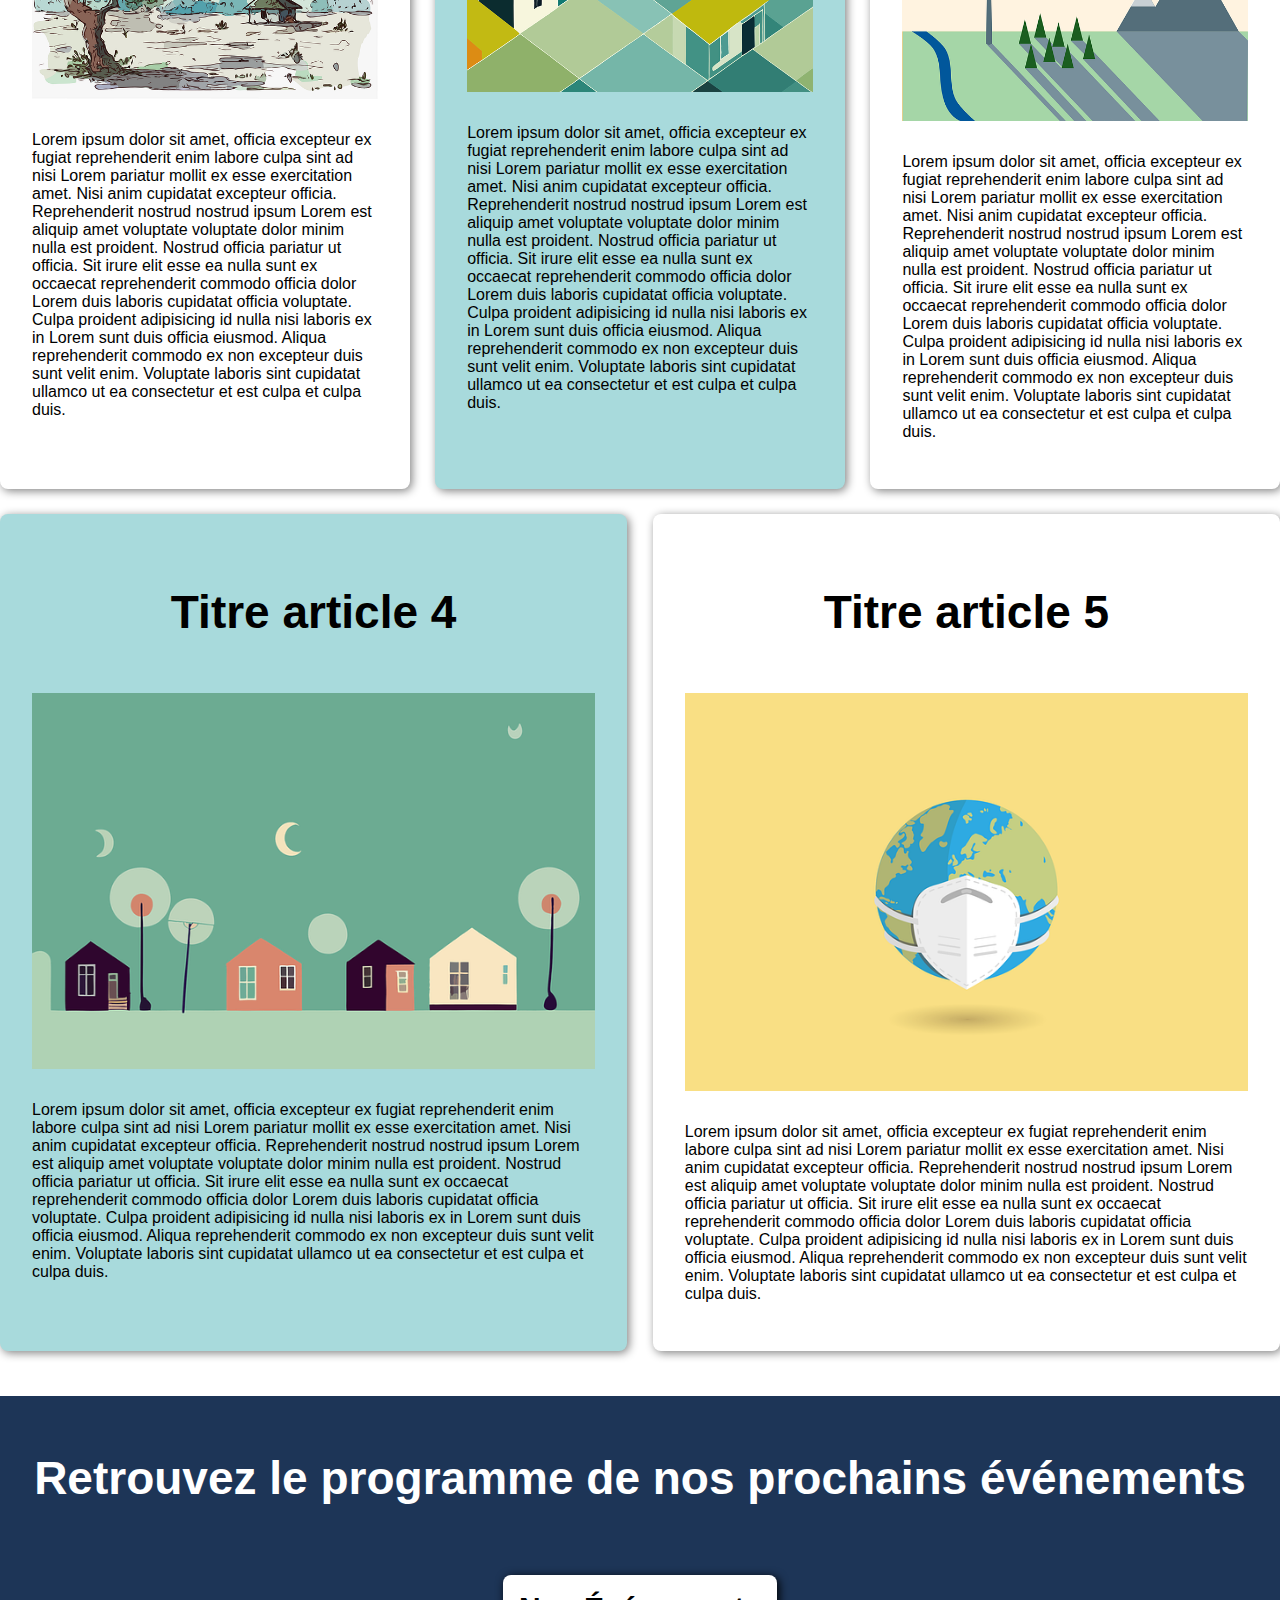
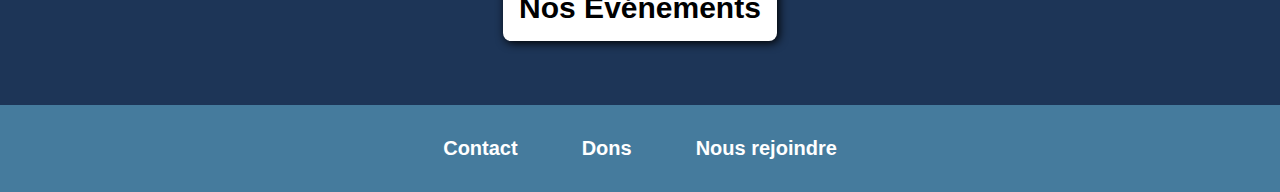
==== commit 1b29f054: "feat(banner): add hover transition to events link" ====
--- a/pages/index.html
+++ b/pages/index.html
@@ -157,11 +157,11 @@
           </p>
         </article>
       </div>
-      <aside class="aside-banner">
-        <h2>Retrouvez le programme de nos prochains événements</h2>
-        <a href="evenements.html" class="events-link">Nos Événements</a>
-      </aside>
     </main>
+    <aside class="aside-banner">
+      <h2>Retrouvez le programme de nos prochains événements</h2>
+      <a href="evenements.html" class="events-link">Nos Événements</a>
+    </aside>
     <footer>
       <ul class="footer-list">
         <li><a href="contact.html" class="menu-link">Contact</a></li>
--- a/styles/index.css
+++ b/styles/index.css
@@ -40,8 +40,21 @@
   flex-direction: column;
   align-items: center;
   text-align: center;
+  gap: 2rem;
   padding-top: 1rem;
-  padding-bottom: 3rem;
+  padding-bottom: 4rem;
+  color: white;
+  font-size: 30px;
+}
+
+.aside-banner > a {
+  background-color: white;
+  color: black;
+  transition: background-color 0.5s, color 0.5s;
+}
+
+.aside-banner > a:hover {
+  background-color: #457b9d;
   color: white;
 }
 
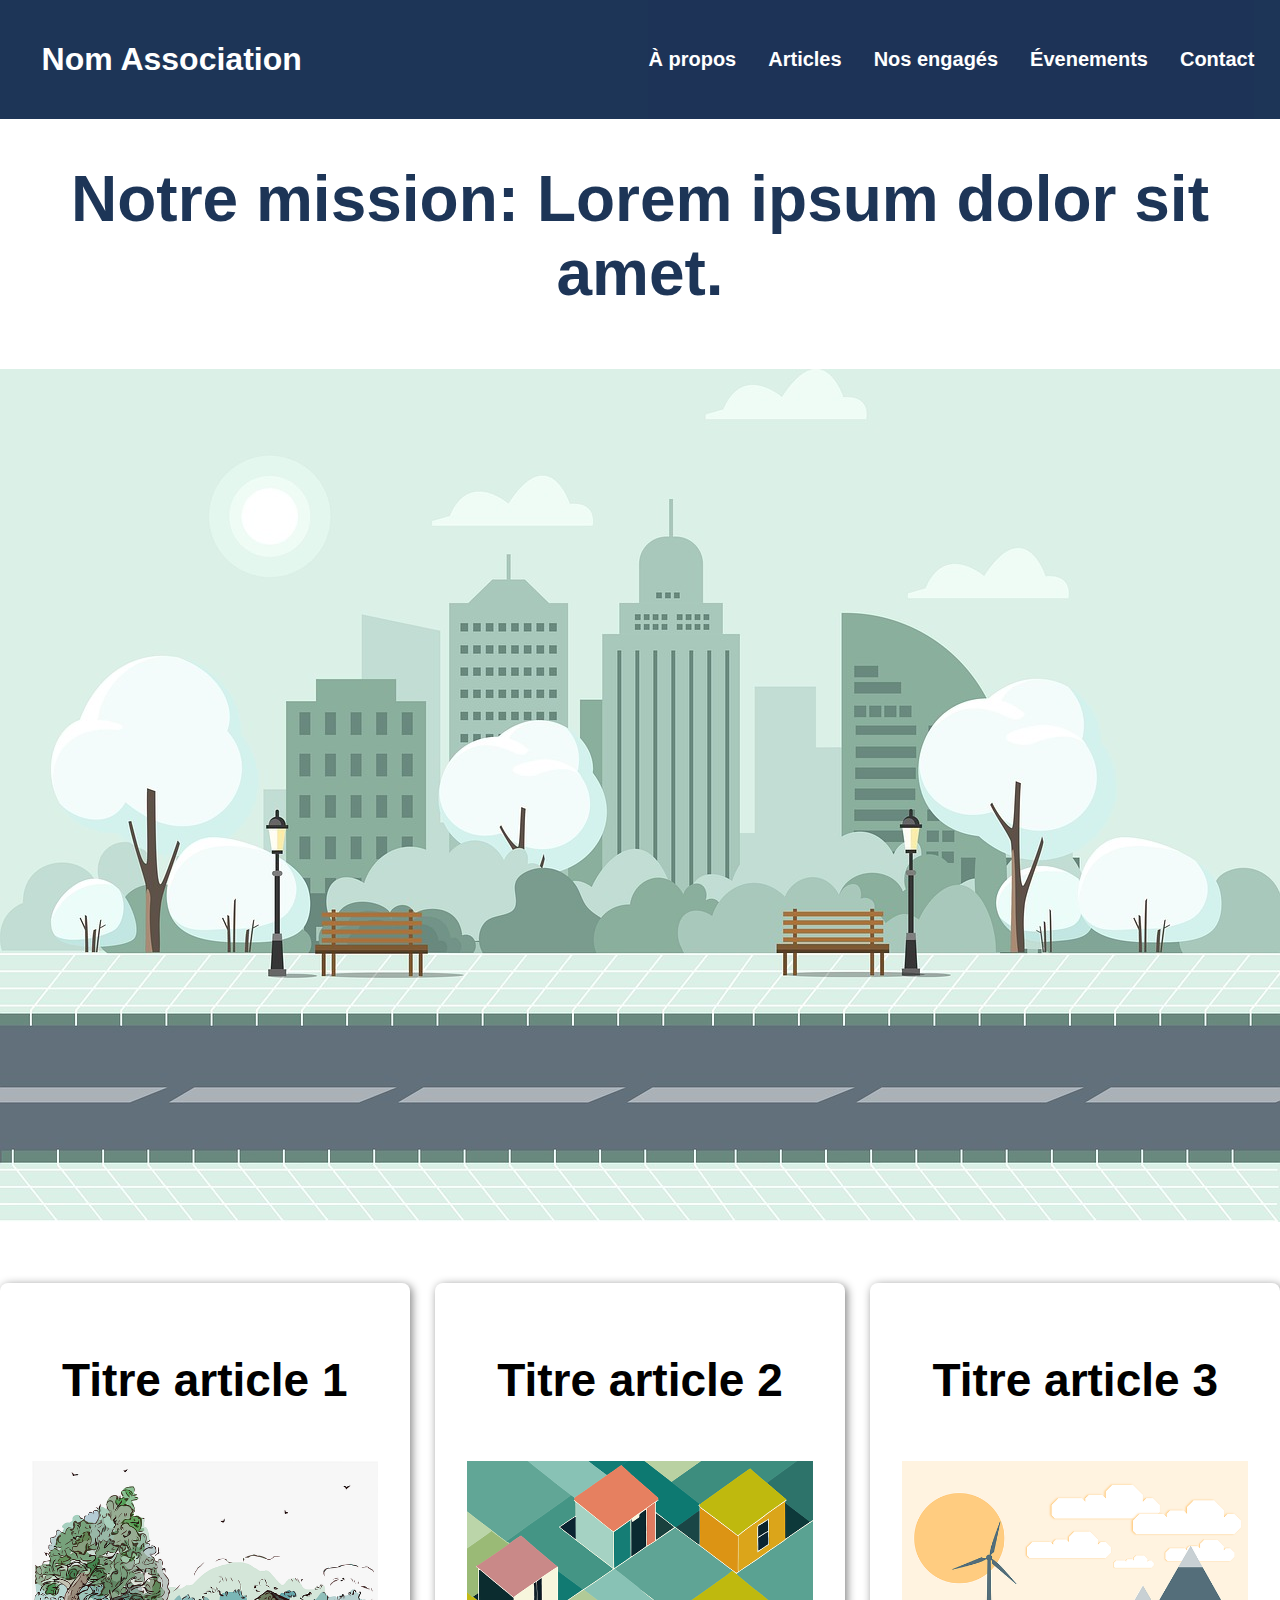
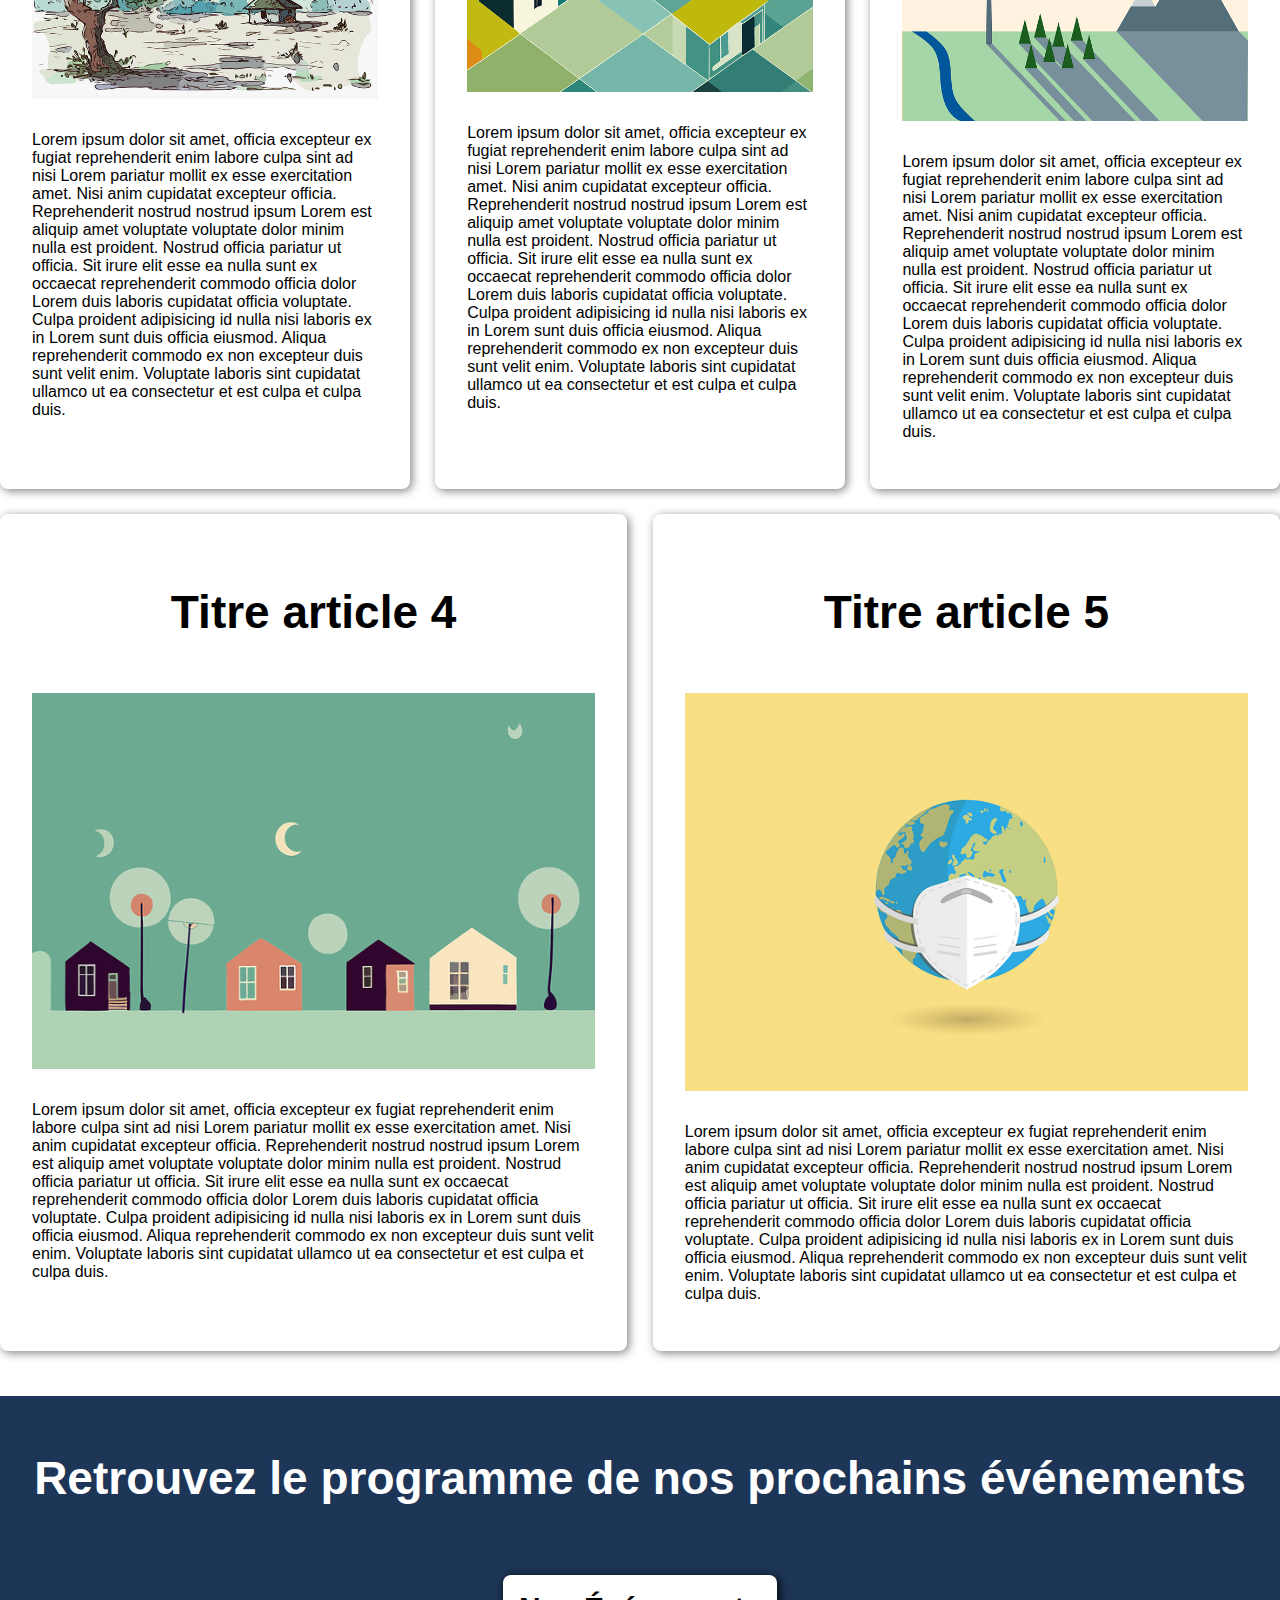
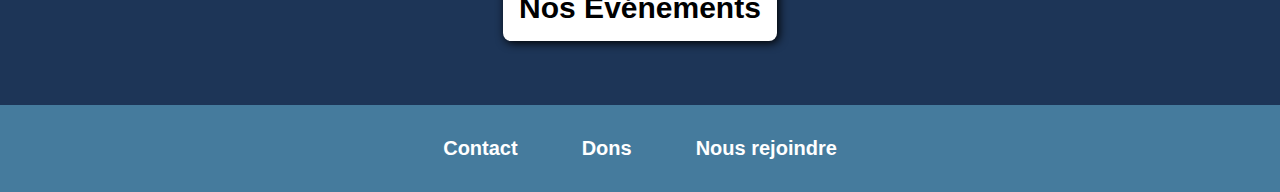
==== commit 01adbb0f: "refactor(articles): surround articles with link" ====
--- a/pages/index.html
+++ b/pages/index.html
@@ -51,111 +51,126 @@
         />
       </div>
       <div class="article-container">
-        <article class="article">
-          <h2 class="article-title">Titre article 1</h2>
-          <img
-            src="../public/hut-g95c8c413b_640.png"
-            alt="nature painting"
-            class="article-image"
-          />
-          <p>
-            Lorem ipsum dolor sit amet, officia excepteur ex fugiat
-            reprehenderit enim labore culpa sint ad nisi Lorem pariatur mollit
-            ex esse exercitation amet. Nisi anim cupidatat excepteur officia.
-            Reprehenderit nostrud nostrud ipsum Lorem est aliquip amet voluptate
-            voluptate dolor minim nulla est proident. Nostrud officia pariatur
-            ut officia. Sit irure elit esse ea nulla sunt ex occaecat
-            reprehenderit commodo officia dolor Lorem duis laboris cupidatat
-            officia voluptate. Culpa proident adipisicing id nulla nisi laboris
-            ex in Lorem sunt duis officia eiusmod. Aliqua reprehenderit commodo
-            ex non excepteur duis sunt velit enim. Voluptate laboris sint
-            cupidatat ullamco ut ea consectetur et est culpa et culpa duis.
-          </p>
-        </article>
-        <article class="article article-odd">
-          <h2 class="article-title">Titre article 2</h2>
-          <img
-            src="../public/house-g46f1d85dd_640.png"
-            alt="houses grid illustration"
-            class="article-image"
-          />
-          <p>
-            Lorem ipsum dolor sit amet, officia excepteur ex fugiat
-            reprehenderit enim labore culpa sint ad nisi Lorem pariatur mollit
-            ex esse exercitation amet. Nisi anim cupidatat excepteur officia.
-            Reprehenderit nostrud nostrud ipsum Lorem est aliquip amet voluptate
-            voluptate dolor minim nulla est proident. Nostrud officia pariatur
-            ut officia. Sit irure elit esse ea nulla sunt ex occaecat
-            reprehenderit commodo officia dolor Lorem duis laboris cupidatat
-            officia voluptate. Culpa proident adipisicing id nulla nisi laboris
-            ex in Lorem sunt duis officia eiusmod. Aliqua reprehenderit commodo
-            ex non excepteur duis sunt velit enim. Voluptate laboris sint
-            cupidatat ullamco ut ea consectetur et est culpa et culpa duis.
-          </p>
-        </article>
-        <article class="article">
-          <h2 class="article-title">Titre article 3</h2>
-          <img
-            src="../public/wind-gf8442b9fc_640.png"
-            alt="wind turbine illustration"
-            class="article-image"
-          />
-          <p>
-            Lorem ipsum dolor sit amet, officia excepteur ex fugiat
-            reprehenderit enim labore culpa sint ad nisi Lorem pariatur mollit
-            ex esse exercitation amet. Nisi anim cupidatat excepteur officia.
-            Reprehenderit nostrud nostrud ipsum Lorem est aliquip amet voluptate
-            voluptate dolor minim nulla est proident. Nostrud officia pariatur
-            ut officia. Sit irure elit esse ea nulla sunt ex occaecat
-            reprehenderit commodo officia dolor Lorem duis laboris cupidatat
-            officia voluptate. Culpa proident adipisicing id nulla nisi laboris
-            ex in Lorem sunt duis officia eiusmod. Aliqua reprehenderit commodo
-            ex non excepteur duis sunt velit enim. Voluptate laboris sint
-            cupidatat ullamco ut ea consectetur et est culpa et culpa duis.
-          </p>
-        </article>
-        <article class="article article-odd">
-          <h2 class="article-title">Titre article 4</h2>
-          <img
-            src="../public/house-ge0a631499_640.png"
-            alt="houses illustration"
-            class="article-image"
-          />
-          <p>
-            Lorem ipsum dolor sit amet, officia excepteur ex fugiat
-            reprehenderit enim labore culpa sint ad nisi Lorem pariatur mollit
-            ex esse exercitation amet. Nisi anim cupidatat excepteur officia.
-            Reprehenderit nostrud nostrud ipsum Lorem est aliquip amet voluptate
-            voluptate dolor minim nulla est proident. Nostrud officia pariatur
-            ut officia. Sit irure elit esse ea nulla sunt ex occaecat
-            reprehenderit commodo officia dolor Lorem duis laboris cupidatat
-            officia voluptate. Culpa proident adipisicing id nulla nisi laboris
-            ex in Lorem sunt duis officia eiusmod. Aliqua reprehenderit commodo
-            ex non excepteur duis sunt velit enim. Voluptate laboris sint
-            cupidatat ullamco ut ea consectetur et est culpa et culpa duis.
-          </p>
-        </article>
-        <article class="article">
-          <h2 class="article-title">Titre article 5</h2>
-          <img
-            src="../public/virus-g2558741d8_640.png"
-            alt="earth virus mask illustration"
-            class="article-image"
-          />
-          <p>
-            Lorem ipsum dolor sit amet, officia excepteur ex fugiat
-            reprehenderit enim labore culpa sint ad nisi Lorem pariatur mollit
-            ex esse exercitation amet. Nisi anim cupidatat excepteur officia.
-            Reprehenderit nostrud nostrud ipsum Lorem est aliquip amet voluptate
-            voluptate dolor minim nulla est proident. Nostrud officia pariatur
-            ut officia. Sit irure elit esse ea nulla sunt ex occaecat
-            reprehenderit commodo officia dolor Lorem duis laboris cupidatat
-            officia voluptate. Culpa proident adipisicing id nulla nisi laboris
-            ex in Lorem sunt duis officia eiusmod. Aliqua reprehenderit commodo
-            ex non excepteur duis sunt velit enim. Voluptate laboris sint
-            cupidatat ullamco ut ea consectetur et est culpa et culpa duis.
-          </p>
-        </article>
+        <a href="./articles/article1" class="article-link">
+          <article class="article">
+            <h2 class="article-title">Titre article 1</h2>
+            <img
+              src="../public/hut-g95c8c413b_640.png"
+              alt="nature painting"
+              class="article-image"
+            />
+            <p>
+              Lorem ipsum dolor sit amet, officia excepteur ex fugiat
+              reprehenderit enim labore culpa sint ad nisi Lorem pariatur mollit
+              ex esse exercitation amet. Nisi anim cupidatat excepteur officia.
+              Reprehenderit nostrud nostrud ipsum Lorem est aliquip amet
+              voluptate voluptate dolor minim nulla est proident. Nostrud
+              officia pariatur ut officia. Sit irure elit esse ea nulla sunt ex
+              occaecat reprehenderit commodo officia dolor Lorem duis laboris
+              cupidatat officia voluptate. Culpa proident adipisicing id nulla
+              nisi laboris ex in Lorem sunt duis officia eiusmod. Aliqua
+              reprehenderit commodo ex non excepteur duis sunt velit enim.
+              Voluptate laboris sint cupidatat ullamco ut ea consectetur et est
+              culpa et culpa duis.
+            </p>
+          </article>
+        </a>
+        <a href="./articles/article2" class="article-link">
+          <article class="article article-odd">
+            <h2 class="article-title">Titre article 2</h2>
+            <img
+              src="../public/house-g46f1d85dd_640.png"
+              alt="houses grid illustration"
+              class="article-image"
+            />
+            <p>
+              Lorem ipsum dolor sit amet, officia excepteur ex fugiat
+              reprehenderit enim labore culpa sint ad nisi Lorem pariatur mollit
+              ex esse exercitation amet. Nisi anim cupidatat excepteur officia.
+              Reprehenderit nostrud nostrud ipsum Lorem est aliquip amet
+              voluptate voluptate dolor minim nulla est proident. Nostrud
+              officia pariatur ut officia. Sit irure elit esse ea nulla sunt ex
+              occaecat reprehenderit commodo officia dolor Lorem duis laboris
+              cupidatat officia voluptate. Culpa proident adipisicing id nulla
+              nisi laboris ex in Lorem sunt duis officia eiusmod. Aliqua
+              reprehenderit commodo ex non excepteur duis sunt velit enim.
+              Voluptate laboris sint cupidatat ullamco ut ea consectetur et est
+              culpa et culpa duis.
+            </p>
+          </article>
+        </a>
+        <a href="./articles/article3" class="article-link">
+          <article class="article">
+            <h2 class="article-title">Titre article 3</h2>
+            <img
+              src="../public/wind-gf8442b9fc_640.png"
+              alt="wind turbine illustration"
+              class="article-image"
+            />
+            <p>
+              Lorem ipsum dolor sit amet, officia excepteur ex fugiat
+              reprehenderit enim labore culpa sint ad nisi Lorem pariatur mollit
+              ex esse exercitation amet. Nisi anim cupidatat excepteur officia.
+              Reprehenderit nostrud nostrud ipsum Lorem est aliquip amet
+              voluptate voluptate dolor minim nulla est proident. Nostrud
+              officia pariatur ut officia. Sit irure elit esse ea nulla sunt ex
+              occaecat reprehenderit commodo officia dolor Lorem duis laboris
+              cupidatat officia voluptate. Culpa proident adipisicing id nulla
+              nisi laboris ex in Lorem sunt duis officia eiusmod. Aliqua
+              reprehenderit commodo ex non excepteur duis sunt velit enim.
+              Voluptate laboris sint cupidatat ullamco ut ea consectetur et est
+              culpa et culpa duis.
+            </p>
+          </article>
+        </a>
+        <a href="./articles/article4" class="article-link">
+          <article class="article article-odd">
+            <h2 class="article-title">Titre article 4</h2>
+            <img
+              src="../public/house-ge0a631499_640.png"
+              alt="houses illustration"
+              class="article-image"
+            />
+            <p>
+              Lorem ipsum dolor sit amet, officia excepteur ex fugiat
+              reprehenderit enim labore culpa sint ad nisi Lorem pariatur mollit
+              ex esse exercitation amet. Nisi anim cupidatat excepteur officia.
+              Reprehenderit nostrud nostrud ipsum Lorem est aliquip amet
+              voluptate voluptate dolor minim nulla est proident. Nostrud
+              officia pariatur ut officia. Sit irure elit esse ea nulla sunt ex
+              occaecat reprehenderit commodo officia dolor Lorem duis laboris
+              cupidatat officia voluptate. Culpa proident adipisicing id nulla
+              nisi laboris ex in Lorem sunt duis officia eiusmod. Aliqua
+              reprehenderit commodo ex non excepteur duis sunt velit enim.
+              Voluptate laboris sint cupidatat ullamco ut ea consectetur et est
+              culpa et culpa duis.
+            </p>
+          </article>
+        </a>
+        <a href="./articles/article5" class="article-link"
+          ><article class="article">
+            <h2 class="article-title">Titre article 5</h2>
+            <img
+              src="../public/virus-g2558741d8_640.png"
+              alt="earth virus mask illustration"
+              class="article-image"
+            />
+            <p>
+              Lorem ipsum dolor sit amet, officia excepteur ex fugiat
+              reprehenderit enim labore culpa sint ad nisi Lorem pariatur mollit
+              ex esse exercitation amet. Nisi anim cupidatat excepteur officia.
+              Reprehenderit nostrud nostrud ipsum Lorem est aliquip amet
+              voluptate voluptate dolor minim nulla est proident. Nostrud
+              officia pariatur ut officia. Sit irure elit esse ea nulla sunt ex
+              occaecat reprehenderit commodo officia dolor Lorem duis laboris
+              cupidatat officia voluptate. Culpa proident adipisicing id nulla
+              nisi laboris ex in Lorem sunt duis officia eiusmod. Aliqua
+              reprehenderit commodo ex non excepteur duis sunt velit enim.
+              Voluptate laboris sint cupidatat ullamco ut ea consectetur et est
+              culpa et culpa duis.
+            </p>
+          </article>
+        </a>
       </div>
     </main>
     <aside class="aside-banner">
--- a/styles/index.css
+++ b/styles/index.css
@@ -17,6 +17,11 @@
   display: flex;
   flex-direction: column;
   align-items: center;
+}
+
+.article-link {
+  text-decoration: none;
+  color: black;
   border-radius: 8px;
 }
 
@@ -78,14 +83,23 @@
     flex-wrap: wrap;
   }
 
-  .article {
+  .article-odd {
+    background-color: transparent;
+  }
+
+  .article-link {
     flex: 1 1 40%;
     box-shadow: 2px 2px 10px grey;
+    transition: background-color 0.5s;
+  }
+
+  .article-link:hover {
+    background-color: #a8dadc;
   }
 }
 
 @media screen and (min-width: 1025px) {
-  .article {
+  .article-link {
     flex: 1 1 25%;
   }
 }
